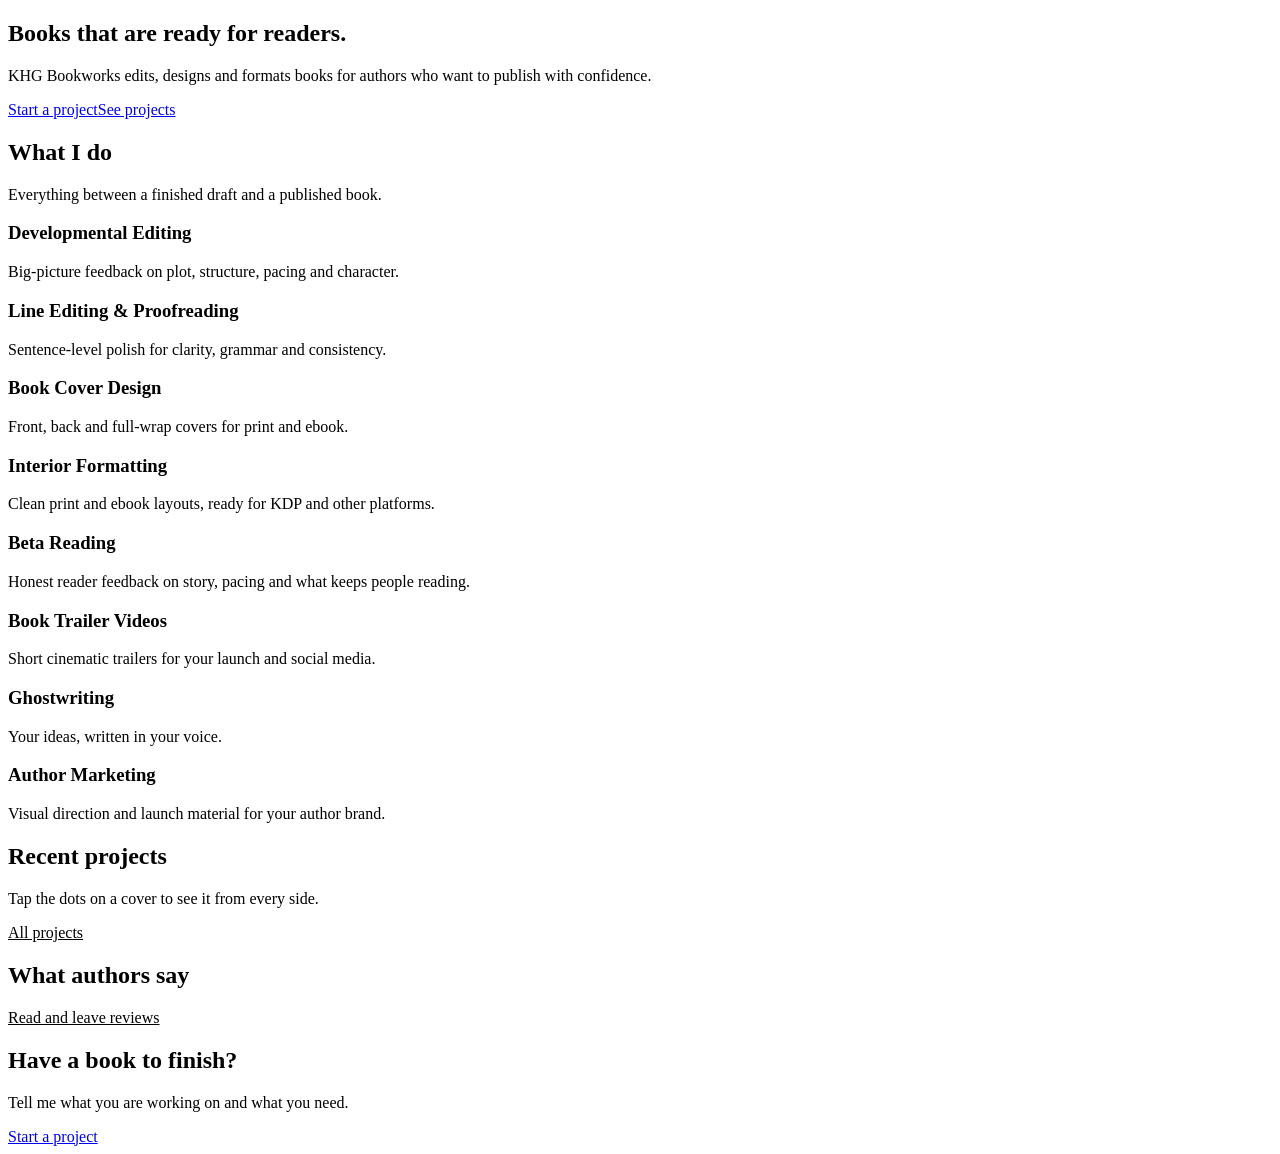
==== index.html @ a41dd289 "khgbookworks" ====
<!doctype html><html lang="en"><head><meta charset="utf-8"><meta name="viewport" content="width=device-width,initial-scale=1"><title>Book editing, cover design and formatting | KHG Bookworks</title><meta name="description" content="KHG Bookworks edits, designs and formats books for authors who want to publish with confidence."><meta name="theme-color" content="#0E1F45"><link rel="preconnect" href="https://fonts.googleapis.com"><link href="https://fonts.googleapis.com/css2?family=DM+Serif+Display&family=Manrope:wght@400;600;700;800&display=swap" rel="stylesheet"><link rel="stylesheet" href="css/style.css"><script src="js/config.js"></script><script src="js/main.js" defer></script></head><body data-page="index"><main id="main"><section class="hero"><div class="wrap hg"><div><h1>Books that are ready for readers.</h1><p class="lead">KHG Bookworks edits, designs and formats books for authors who want to publish with confidence.</p><div class="acts"><a class="btn" href="contact.html">Start a project</a><a class="btn ghost" href="projects.html">See projects</a></div></div><div class="shelf" id="hero" aria-hidden="true"></div></div></section>
<section><div class="wrap"><h2>What I do</h2><p class="lead">Everything between a finished draft and a published book.</p><div class="grid mt2"><div class="sv"><h3>Developmental Editing</h3><p>Big-picture feedback on plot, structure, pacing and character.</p></div><div class="sv"><h3>Line Editing & Proofreading</h3><p>Sentence-level polish for clarity, grammar and consistency.</p></div><div class="sv"><h3>Book Cover Design</h3><p>Front, back and full-wrap covers for print and ebook.</p></div><div class="sv"><h3>Interior Formatting</h3><p>Clean print and ebook layouts, ready for KDP and other platforms.</p></div><div class="sv"><h3>Beta Reading</h3><p>Honest reader feedback on story, pacing and what keeps people reading.</p></div><div class="sv"><h3>Book Trailer Videos</h3><p>Short cinematic trailers for your launch and social media.</p></div><div class="sv"><h3>Ghostwriting</h3><p>Your ideas, written in your voice.</p></div><div class="sv"><h3>Author Marketing</h3><p>Visual direction and launch material for your author brand.</p></div></div></div></section>
<section class="alt"><div class="wrap"><h2>Recent projects</h2><p class="lead">Tap the dots on a cover to see it from every side.</p><div class="grid mt2" id="feat"></div><p class="mt2"><a class="btn ghost" style="color:var(--navy)" href="projects.html">All projects</a></p></div></section>
<section><div class="wrap"><h2>What authors say</h2><div class="grid mt2" id="revfeat"></div><p class="mt2"><a class="btn ghost" style="color:var(--navy)" href="reviews.html">Read and leave reviews</a></p></div></section><section class="cta"><div class="wrap"><h2>Have a book to finish?</h2><p class="lead">Tell me what you are working on and what you need.</p><a class="btn" href="contact.html">Start a project</a></div></section></main></body></html>
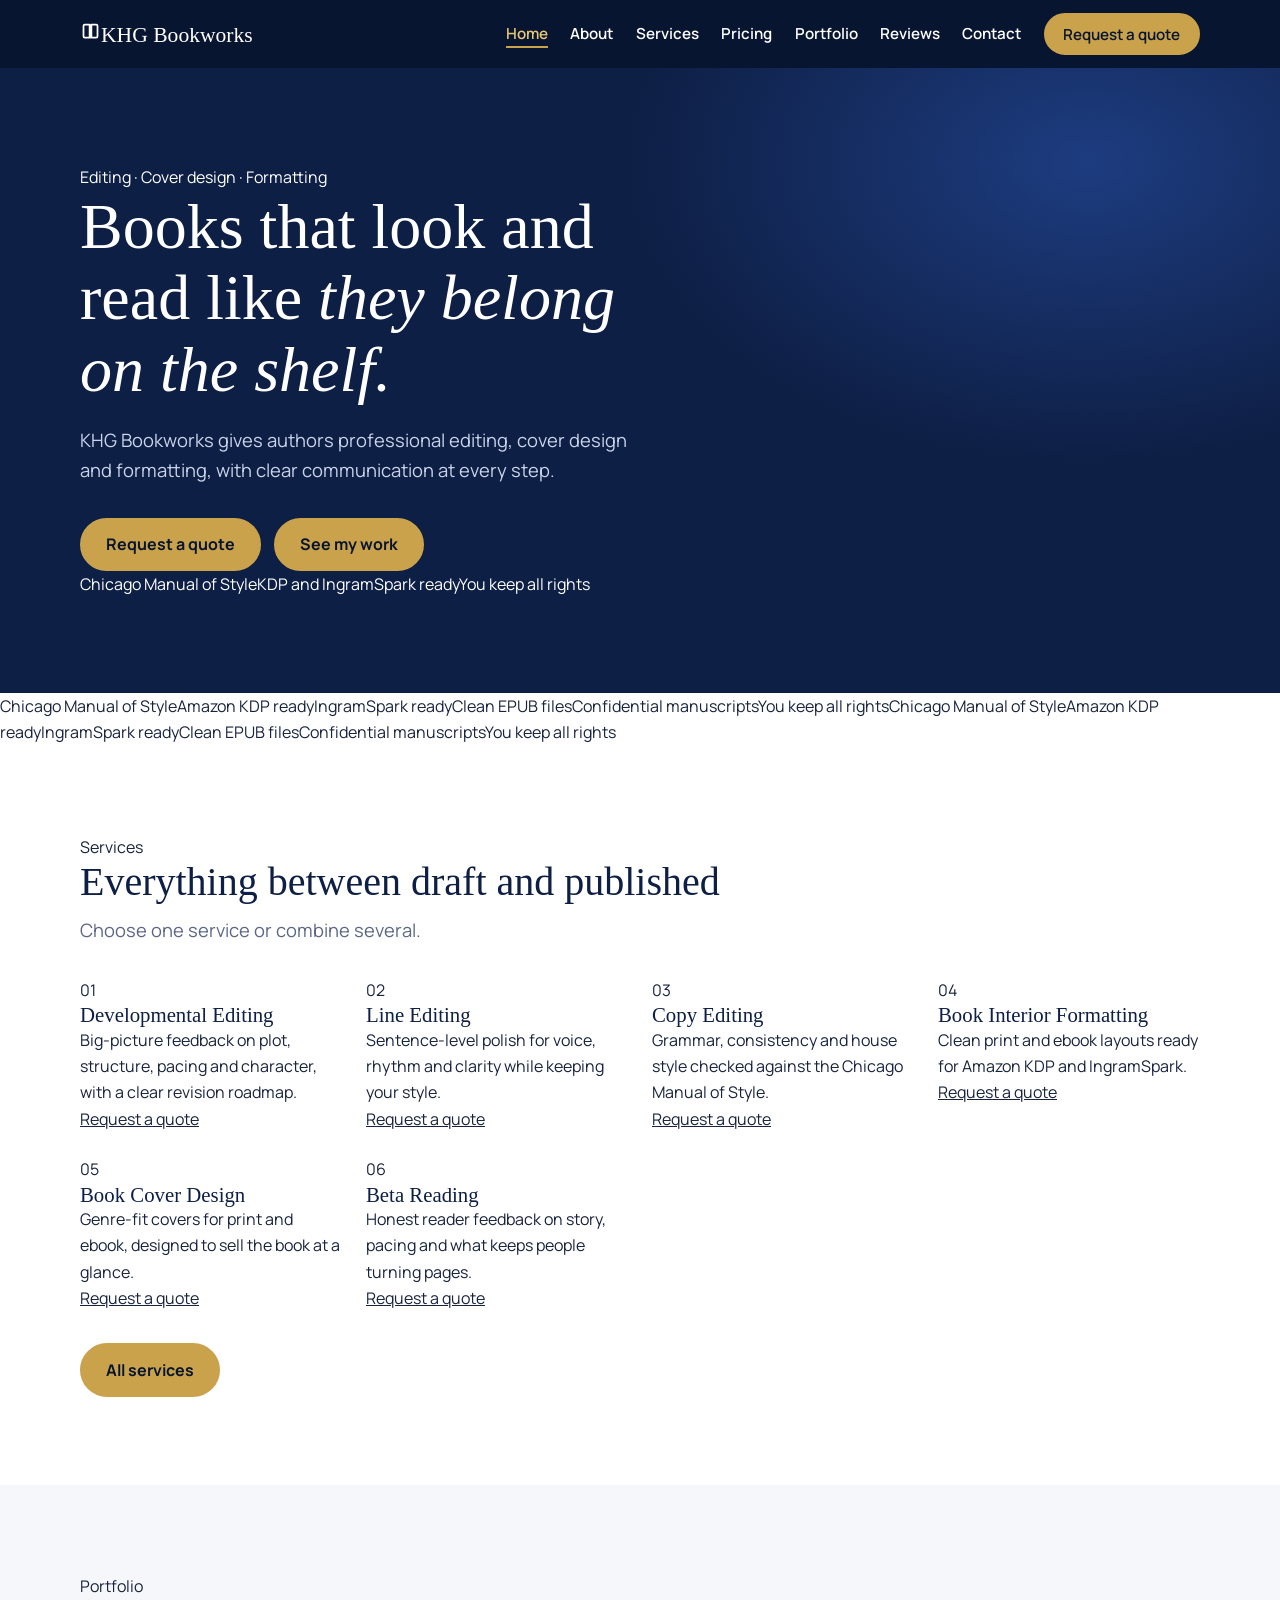
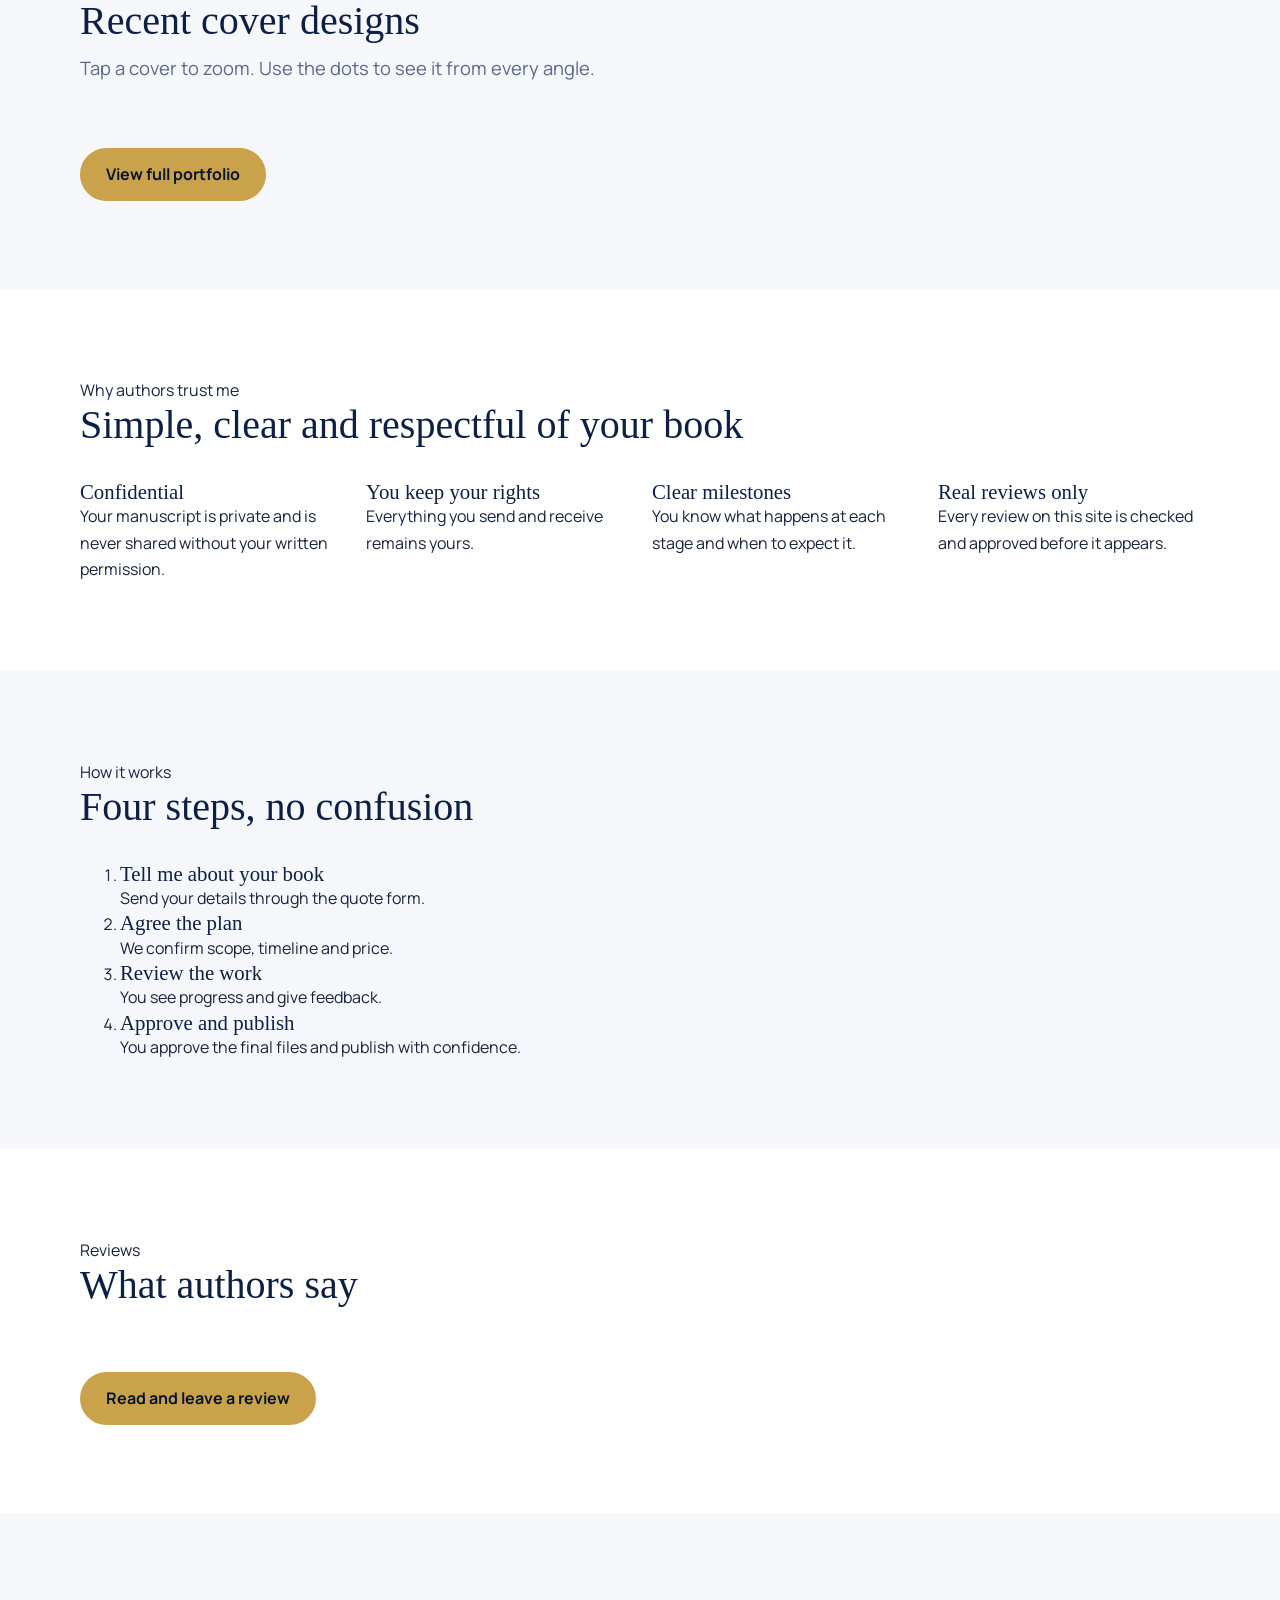
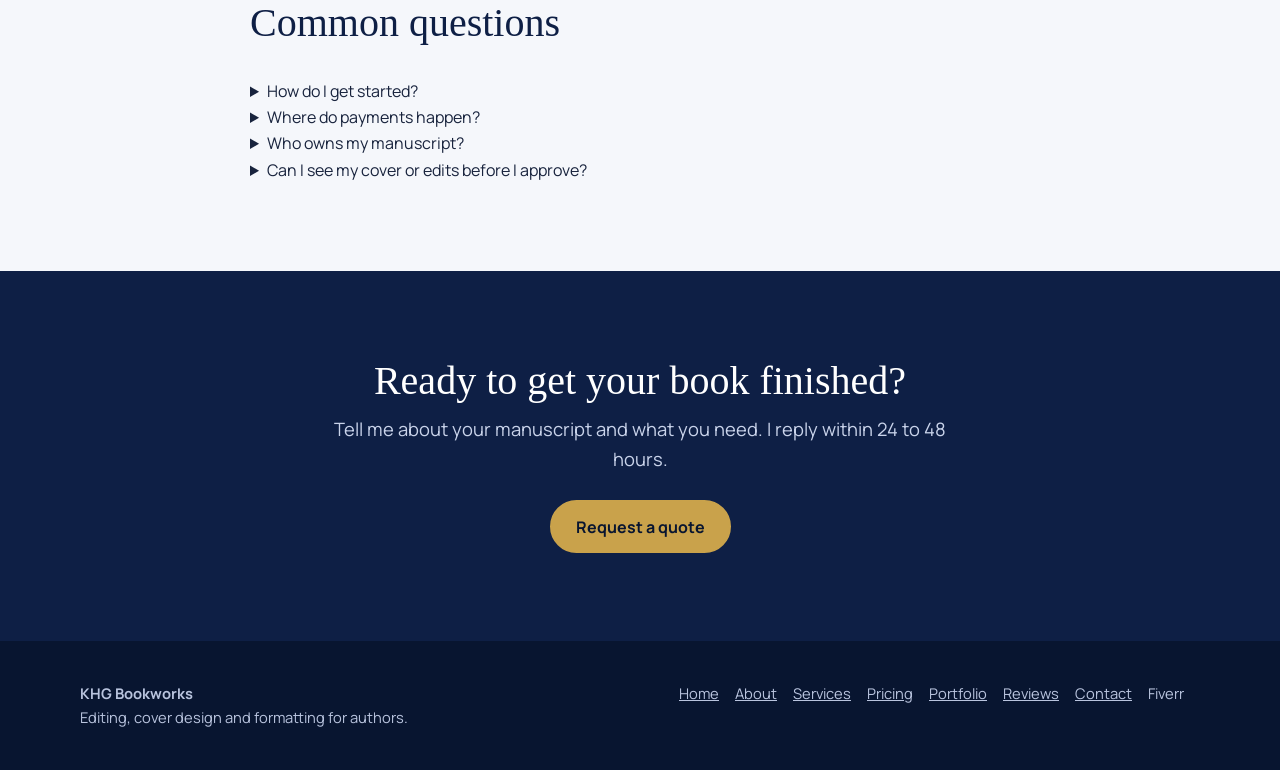
==== commit e0a5dfcf: "khgbookworksv2" ====
--- a/index.html
+++ b/index.html
@@ -1,4 +1,8 @@
-<!doctype html><html lang="en"><head><meta charset="utf-8"><meta name="viewport" content="width=device-width,initial-scale=1"><title>Book editing, cover design and formatting | KHG Bookworks</title><meta name="description" content="KHG Bookworks edits, designs and formats books for authors who want to publish with confidence."><meta name="theme-color" content="#0E1F45"><link rel="preconnect" href="https://fonts.googleapis.com"><link href="https://fonts.googleapis.com/css2?family=DM+Serif+Display&family=Manrope:wght@400;600;700;800&display=swap" rel="stylesheet"><link rel="stylesheet" href="css/style.css"><script src="js/config.js"></script><script src="js/main.js" defer></script></head><body data-page="index"><main id="main"><section class="hero"><div class="wrap hg"><div><h1>Books that are ready for readers.</h1><p class="lead">KHG Bookworks edits, designs and formats books for authors who want to publish with confidence.</p><div class="acts"><a class="btn" href="contact.html">Start a project</a><a class="btn ghost" href="projects.html">See projects</a></div></div><div class="shelf" id="hero" aria-hidden="true"></div></div></section>
-<section><div class="wrap"><h2>What I do</h2><p class="lead">Everything between a finished draft and a published book.</p><div class="grid mt2"><div class="sv"><h3>Developmental Editing</h3><p>Big-picture feedback on plot, structure, pacing and character.</p></div><div class="sv"><h3>Line Editing & Proofreading</h3><p>Sentence-level polish for clarity, grammar and consistency.</p></div><div class="sv"><h3>Book Cover Design</h3><p>Front, back and full-wrap covers for print and ebook.</p></div><div class="sv"><h3>Interior Formatting</h3><p>Clean print and ebook layouts, ready for KDP and other platforms.</p></div><div class="sv"><h3>Beta Reading</h3><p>Honest reader feedback on story, pacing and what keeps people reading.</p></div><div class="sv"><h3>Book Trailer Videos</h3><p>Short cinematic trailers for your launch and social media.</p></div><div class="sv"><h3>Ghostwriting</h3><p>Your ideas, written in your voice.</p></div><div class="sv"><h3>Author Marketing</h3><p>Visual direction and launch material for your author brand.</p></div></div></div></section>
-<section class="alt"><div class="wrap"><h2>Recent projects</h2><p class="lead">Tap the dots on a cover to see it from every side.</p><div class="grid mt2" id="feat"></div><p class="mt2"><a class="btn ghost" style="color:var(--navy)" href="projects.html">All projects</a></p></div></section>
-<section><div class="wrap"><h2>What authors say</h2><div class="grid mt2" id="revfeat"></div><p class="mt2"><a class="btn ghost" style="color:var(--navy)" href="reviews.html">Read and leave reviews</a></p></div></section><section class="cta"><div class="wrap"><h2>Have a book to finish?</h2><p class="lead">Tell me what you are working on and what you need.</p><a class="btn" href="contact.html">Start a project</a></div></section></main></body></html>+<!doctype html><html lang="en"><head><meta charset="utf-8"><meta name="viewport" content="width=device-width,initial-scale=1"><title>KHG Bookworks | Book editing, cover design and formatting</title><meta name="description" content="Professional book editing, cover design and interior formatting for authors who want to publish with confidence."><meta name="theme-color" content="#1746D1"><link rel="preconnect" href="https://fonts.googleapis.com"><link href="https://fonts.googleapis.com/css2?family=Fraunces:wght@500;700&family=Manrope:wght@400;600;700;800&display=swap" rel="stylesheet"><link rel="stylesheet" href="css/style.css"><script src="js/config.js"></script><script src="js/main.js" defer></script></head><body><div id="pb"></div><a class="skip" href="#main">Skip to content</a><header class="hd"><div class="wrap bar"><a class="logo" href="index.html"><i><svg viewBox="0 0 24 24" width="21" height="21" fill="none" stroke="#fff" stroke-width="2" stroke-linecap="round" stroke-linejoin="round"><path d="M4 5.5C4 4.7 4.7 4 5.5 4H11v15H5.5A1.5 1.5 0 0 1 4 17.5zM20 5.5c0-.8-.7-1.5-1.5-1.5H13v15h5.5c.8 0 1.5-.7 1.5-1.5z"/></svg></i>KHG Bookworks</a><button class="mt" aria-label="Menu" aria-expanded="false">&#9776;</button><nav><a href="index.html" aria-current="page">Home</a><a href="about.html">About</a><a href="services.html">Services</a><a href="pricing.html">Pricing</a><a href="portfolio.html">Portfolio</a><a href="reviews.html">Reviews</a><a href="contact.html">Contact</a><a class="btn" href="contact.html">Request a quote</a></nav></div></header><main id="main"><section class="hero"><div class="wrap hg"><div data-r><span class="eb">Editing · Cover design · Formatting</span><h1>Books that look and read like <em>they belong on the shelf.</em></h1><p class="lead">KHG Bookworks gives authors professional editing, cover design and formatting, with clear communication at every step.</p><div class="acts"><a class="btn" href="contact.html">Request a quote</a><a class="btn o" href="portfolio.html">See my work</a></div><div class="chips2"><span>Chicago Manual of Style</span><span>KDP and IngramSpark ready</span><span>You keep all rights</span></div></div><div class="fan" aria-hidden="true"><img src="assets/covers/house-of-blackthorn.jpg" alt=""><img src="assets/covers/silk-and-shadows.jpg" alt=""><img src="assets/covers/beneath-pale-waters.jpg" alt=""></div></div></section>
+<div class="mq" aria-hidden="true"><div><span>Chicago Manual of Style</span><span>Amazon KDP ready</span><span>IngramSpark ready</span><span>Clean EPUB files</span><span>Confidential manuscripts</span><span>You keep all rights</span><span>Chicago Manual of Style</span><span>Amazon KDP ready</span><span>IngramSpark ready</span><span>Clean EPUB files</span><span>Confidential manuscripts</span><span>You keep all rights</span></div></div>
+<section><div class="wrap"><div class="c" data-r><span class="eb">Services</span><h2>Everything between draft and published</h2><p class="lead">Choose one service or combine several.</p></div><div class="grid sg mt2"><div class="card"><span class="n">01</span><h3>Developmental Editing</h3><p>Big-picture feedback on plot, structure, pacing and character, with a clear revision roadmap.</p><a class="lnk" href="contact.html?service=Developmental%20Editing">Request a quote</a></div><div class="card"><span class="n">02</span><h3>Line Editing</h3><p>Sentence-level polish for voice, rhythm and clarity while keeping your style.</p><a class="lnk" href="contact.html?service=Line%20Editing">Request a quote</a></div><div class="card"><span class="n">03</span><h3>Copy Editing</h3><p>Grammar, consistency and house style checked against the Chicago Manual of Style.</p><a class="lnk" href="contact.html?service=Copy%20Editing">Request a quote</a></div><div class="card"><span class="n">04</span><h3>Book Interior Formatting</h3><p>Clean print and ebook layouts ready for Amazon KDP and IngramSpark.</p><a class="lnk" href="contact.html?service=Book%20Interior%20Formatting">Request a quote</a></div><div class="card"><span class="n">05</span><h3>Book Cover Design</h3><p>Genre-fit covers for print and ebook, designed to sell the book at a glance.</p><a class="lnk" href="contact.html?service=Book%20Cover%20Design">Request a quote</a></div><div class="card"><span class="n">06</span><h3>Beta Reading</h3><p>Honest reader feedback on story, pacing and what keeps people turning pages.</p><a class="lnk" href="contact.html?service=Beta%20Reading">Request a quote</a></div></div><p class="c mt2"><a class="btn o" href="services.html">All services</a></p></div></section>
+<section class="alt"><div class="wrap"><div class="c" data-r><span class="eb">Portfolio</span><h2>Recent cover designs</h2><p class="lead">Tap a cover to zoom. Use the dots to see it from every angle.</p></div><div class="grid sg mt2" id="feat"></div><p class="c mt2"><a class="btn" href="portfolio.html">View full portfolio</a></p></div></section>
+<section><div class="wrap"><div class="c" data-r><span class="eb">Why authors trust me</span><h2>Simple, clear and respectful of your book</h2></div><div class="grid sg mt2"><div class="card"><h3>Confidential</h3><p>Your manuscript is private and is never shared without your written permission.</p></div><div class="card"><h3>You keep your rights</h3><p>Everything you send and receive remains yours.</p></div><div class="card"><h3>Clear milestones</h3><p>You know what happens at each stage and when to expect it.</p></div><div class="card"><h3>Real reviews only</h3><p>Every review on this site is checked and approved before it appears.</p></div></div></div></section>
+<section class="alt"><div class="wrap"><div class="c" data-r><span class="eb">How it works</span><h2>Four steps, no confusion</h2></div><ol class="tl sg mt2"><li><h3>Tell me about your book</h3><p>Send your details through the quote form.</p></li><li><h3>Agree the plan</h3><p>We confirm scope, timeline and price.</p></li><li><h3>Review the work</h3><p>You see progress and give feedback.</p></li><li><h3>Approve and publish</h3><p>You approve the final files and publish with confidence.</p></li></ol></div></section>
+<section><div class="wrap"><div class="c" data-r><span class="eb">Reviews</span><h2>What authors say</h2></div><div class="grid sg mt2" id="revfeat"></div><p class="c mt2"><a class="btn o" href="reviews.html">Read and leave a review</a></p></div></section>
+<section class="alt"><div class="wrap" style="max-width:780px"><div class="c" data-r><h2>Common questions</h2></div><div class="mt2" data-r><details><summary>How do I get started?</summary><p>Send a quote request with your book details. I reply within 24 to 48 hours with next steps.</p></details><details><summary>Where do payments happen?</summary><p>Orders and payments stay on Fiverr, so you are covered by its protections.</p></details><details><summary>Who owns my manuscript?</summary><p>You do. Your manuscript and files remain yours at every stage.</p></details><details><summary>Can I see my cover or edits before I approve?</summary><p>Yes. You review the work and give feedback before anything is finalised.</p></details></div></div></section><section class="cta"><div class="wrap" data-r><h2>Ready to get your book finished?</h2><p class="lead">Tell me about your manuscript and what you need. I reply within 24 to 48 hours.</p><a class="btn w" href="contact.html">Request a quote</a></div></section></main><footer class="ft"><div class="wrap"><div><b>KHG Bookworks</b><br>Editing, cover design and formatting for authors.<br><a data-mail style="margin:0"></a></div><div><a href="index.html" aria-current="page">Home</a><a href="about.html">About</a><a href="services.html">Services</a><a href="pricing.html">Pricing</a><a href="portfolio.html">Portfolio</a><a href="reviews.html">Reviews</a><a href="contact.html">Contact</a><a data-fv>Fiverr</a></div></div></footer></body></html>
--- a/css/style.css
+++ b/css/style.css
@@ -0,0 +1,62 @@
+:root{--navy:#0E1F45;--navy2:#081530;--gold:#C9A24B;--gold2:#E6C877;--ink:#18233d;--mute:#5b6784;--bg:#F5F7FB;--r:14px}
+*{box-sizing:border-box;margin:0}html{scroll-behavior:smooth}
+body{font:16px/1.65 Manrope,system-ui,sans-serif;color:var(--ink);background:#fff;-webkit-font-smoothing:antialiased}
+h1,h2,h3{font-family:'DM Serif Display',Georgia,serif;font-weight:400;line-height:1.12;color:var(--navy)}
+h1{font-size:clamp(2.3rem,6vw,4rem)}h2{font-size:clamp(1.7rem,4vw,2.5rem);margin-bottom:.6rem}h3{font-size:1.3rem}
+a{color:inherit}img{max-width:100%;display:block}
+.wrap{width:min(1120px,92%);margin:auto}section{padding:clamp(3rem,8vw,5.5rem) 0}.alt{background:var(--bg)}
+.lead{font-size:1.15rem;color:var(--mute);max-width:56ch}.mt2{margin-top:2rem}
+.btn{display:inline-block;padding:.85rem 1.5rem;border-radius:99px;font:700 1rem Manrope,sans-serif;text-decoration:none;border:2px solid var(--gold);background:var(--gold);color:var(--navy2);cursor:pointer;transition:transform .2s,background .2s}
+.btn:hover{background:var(--gold2);transform:translateY(-2px)}.btn.ghost{background:transparent;color:inherit;border-color:currentColor}.btn:disabled{opacity:.6}
+:focus-visible{outline:3px solid var(--gold);outline-offset:3px}
+.skip{position:absolute;left:-999px}.skip:focus{left:1rem;top:1rem;background:#fff;padding:.5rem;z-index:50}
+.hd{position:sticky;top:0;z-index:20;background:var(--navy2);color:#fff}
+.bar{display:flex;align-items:center;justify-content:space-between;padding:.8rem 0}
+.logo{font:1.35rem 'DM Serif Display',serif;text-decoration:none}.logo span{color:var(--gold);margin-left:.3rem}
+.hd nav{display:flex;align-items:center;gap:1.4rem}.hd nav a{text-decoration:none;font-weight:600;font-size:.95rem;border-bottom:2px solid transparent}
+.hd nav a[aria-current]{border-color:var(--gold);color:var(--gold2)}.hd nav a.btn{padding:.55rem 1.1rem;color:var(--navy2);border:2px solid var(--gold)}
+.mt{display:none;background:none;border:0;color:#fff;font-size:1.7rem;cursor:pointer}
+@media(max-width:820px){.mt{display:block}.hd nav{display:none;position:absolute;left:0;right:0;top:100%;background:var(--navy2);flex-direction:column;align-items:stretch;padding:1rem 4% 1.4rem;gap:.3rem}.hd.open nav{display:flex}.hd nav a{padding:.7rem 0}.hd nav a.btn{text-align:center;margin-top:.5rem}}
+.hero{background:radial-gradient(60% 80% at 85% 15%,#1d3c80 0,transparent 60%),var(--navy);color:#fff;padding:clamp(3rem,9vw,6rem) 0;overflow:hidden}
+.hero h1{color:#fff}.hero .lead{color:#c9d3ea;margin:1.2rem 0 2rem}.hg{display:grid;grid-template-columns:1.1fr 1fr;gap:2rem;align-items:center}
+@media(max-width:820px){.hg{grid-template-columns:1fr}}
+.acts{display:flex;gap:.8rem;flex-wrap:wrap}.shelf{display:flex;justify-content:center;gap:1.6rem;min-height:290px;align-items:center}
+.pg{background:var(--navy);color:#fff;padding:3rem 0}.pg h1{color:#fff;font-size:clamp(2rem,5vw,3rem)}.pg p{color:#c9d3ea;margin-top:.6rem;max-width:60ch}
+.st{display:grid;place-items:center;perspective:900px;height:100%}
+.book{position:relative;width:130px;height:195px;transform-style:preserve-3d;animation:sw 6s ease-in-out infinite alternate}
+.shelf .st:nth-child(2) .book{animation-delay:-2s}.shelf .st:nth-child(3) .book{animation-delay:-4s}
+.book>div{position:absolute}.cv .book{width:150px;height:225px}
+.bf{inset:0;transform:translateZ(11px);background:var(--navy2);box-shadow:0 20px 40px #0006;border-radius:2px 4px 4px 2px;overflow:hidden}
+.bf img{width:100%;height:100%;object-fit:cover}.bf .gen{width:100%;height:100%;aspect-ratio:auto;box-shadow:none}
+.bk{inset:0;transform:rotateY(180deg) translateZ(11px);background:var(--navy2)}
+.bs{left:-11px;width:22px;top:0;bottom:0;transform:rotateY(-90deg);background:linear-gradient(var(--gold),#8f6a1f)}
+.bp{right:-11px;width:22px;top:2px;bottom:2px;transform:rotateY(90deg);background:repeating-linear-gradient(#fff 0 2px,#d9dde6 2px 3px)}
+@keyframes sw{from{transform:rotateY(-35deg) rotateX(4deg)}to{transform:rotateY(35deg) rotateX(-4deg)}}
+.gen{width:78%;aspect-ratio:2/3;background:linear-gradient(160deg,var(--gold2),var(--gold) 60%,#8f6a1f);color:var(--navy2);display:flex;flex-direction:column;justify-content:center;text-align:center;padding:1rem;font:1.15rem/1.2 'DM Serif Display',serif;border-radius:3px;box-shadow:0 18px 40px #0007}
+.gen small{font:600 .75rem Manrope,sans-serif;margin-top:.6rem}
+.grid{display:grid;gap:1.5rem;grid-template-columns:repeat(auto-fill,minmax(260px,1fr))}
+.pc{background:#fff;border-radius:var(--r);overflow:hidden;border:1px solid #e3e8f2;transition:transform .25s,box-shadow .25s}.pc:hover{transform:translateY(-4px);box-shadow:0 16px 40px #0e1f4522}
+.cv{position:relative;aspect-ratio:4/5;background:linear-gradient(160deg,var(--navy),#1d3c80);overflow:hidden}
+.vw{position:absolute;inset:0;opacity:0;transform:scale(1.06);transition:opacity .7s,transform .9s;display:grid;place-items:center;padding:8%}
+.vw.on{opacity:1;transform:none}.vw>img{max-height:100%;object-fit:contain;box-shadow:0 18px 40px #0007;border-radius:3px}.vw>img.wide{width:100%}
+.vw.on>img{animation:kb 5s ease-out both}@keyframes kb{from{transform:scale(1)}to{transform:scale(1.05)}}
+.lb{position:absolute;left:.8rem;top:.8rem;background:#0009;color:#fff;font-size:.78rem;padding:.25rem .7rem;border-radius:99px}
+.dots{position:absolute;bottom:.8rem;left:0;right:0;display:flex;justify-content:center;gap:.5rem}
+.dots button{position:relative;width:10px;height:10px;border-radius:50%;border:0;background:#fff7;cursor:pointer;padding:0;transition:.3s}.dots button::after{content:'';position:absolute;inset:-10px}.dots button.on{background:var(--gold);width:26px;border-radius:9px}
+.pb{padding:1.1rem 1.2rem 1.4rem}.tag{font-size:.78rem;font-weight:700;color:#8a6a1c;background:#f7efd9;padding:.15rem .6rem;border-radius:99px}.pb h3{margin-top:.6rem}.by{color:var(--mute);font-size:.9rem;margin:.2rem 0 .5rem}
+.chips{display:flex;gap:.5rem;flex-wrap:wrap;margin:1.5rem 0}.chips button{padding:.5rem 1rem;border-radius:99px;border:1.5px solid var(--navy);background:#fff;color:var(--navy);font:600 .9rem Manrope,sans-serif;cursor:pointer}.chips button.on{background:var(--navy);color:#fff}
+.sv{background:#fff;border-radius:var(--r);padding:1.4rem;border:1px solid #e3e8f2;border-left:4px solid var(--gold)}.sv p{color:var(--mute);margin-top:.4rem}
+.rv{background:#fff;border-radius:var(--r);padding:1.4rem;border:1px solid #e3e8f2}.rv .s{color:var(--gold);letter-spacing:2px}.rv blockquote{margin:.6rem 0 1rem}.rv figcaption{font-size:.9rem;color:var(--mute)}.rv b{color:var(--navy)}
+.empty{color:var(--mute);padding:1rem 0}
+.fm{display:grid;gap:1rem;max-width:640px}label{font-weight:600;display:grid;gap:.35rem}
+input,select,textarea{font:inherit;padding:.75rem .9rem;border:1.5px solid #cdd5e6;border-radius:10px;background:#fff;color:var(--ink);width:100%}input:focus,select:focus,textarea:focus{border-color:var(--gold);outline:none;box-shadow:0 0 0 3px #c9a24b44}
+.ck{display:flex;gap:.6rem;align-items:flex-start;font-weight:400}.ck input{width:auto;margin-top:.35rem}.hp{position:absolute;left:-9999px}
+.stars{display:flex;flex-direction:row-reverse;justify-content:flex-end}.stars input{position:absolute;opacity:0;width:1px}.stars label{font-size:2rem;color:#c9d0de;cursor:pointer;line-height:1;padding:0 .1rem}
+.stars input:checked~label,.stars label:hover,.stars label:hover~label{color:var(--gold)}.stars input:focus-visible+label{outline:3px solid var(--gold)}
+.note{padding:.8rem 1rem;border-radius:10px;background:#e8f3ea;color:#1c5a2c}.note:empty{display:none}.note.err{background:#fde9e9;color:#8a1f1f}
+.ab{display:grid;grid-template-columns:.8fr 1.2fr;gap:3rem;align-items:center}@media(max-width:820px){.ab{grid-template-columns:1fr}}
+.pf{background:linear-gradient(160deg,var(--navy),#1d3c80);border-radius:var(--r);border-bottom:6px solid var(--gold);padding-top:1.5rem;max-width:380px;margin:auto;width:100%}.pf img{width:100%;height:auto}.ab p+p{margin-top:1rem}
+ol.steps{list-style:none;counter-reset:s;display:grid;gap:1rem;grid-template-columns:repeat(auto-fit,minmax(210px,1fr));padding:0}ol.steps li{counter-increment:s;background:#fff;border-radius:var(--r);padding:1.2rem;border:1px solid #e3e8f2}ol.steps li::before{content:counter(s);display:grid;place-items:center;width:2rem;height:2rem;border-radius:50%;background:var(--gold);color:var(--navy2);font-weight:800;margin-bottom:.6rem}
+.cta{background:var(--navy);color:#fff;text-align:center}.cta h2{color:#fff}.cta .lead{margin:0 auto 1.6rem;color:#c9d3ea}
+.ft{background:var(--navy2);color:#b9c4de;padding:2.5rem 0;font-size:.92rem}.ft .wrap{display:flex;justify-content:space-between;gap:1rem;flex-wrap:wrap}.ft a{margin-right:1rem}
+@media(prefers-reduced-motion:reduce){*{animation:none!important;transition:none!important;scroll-behavior:auto!important}}
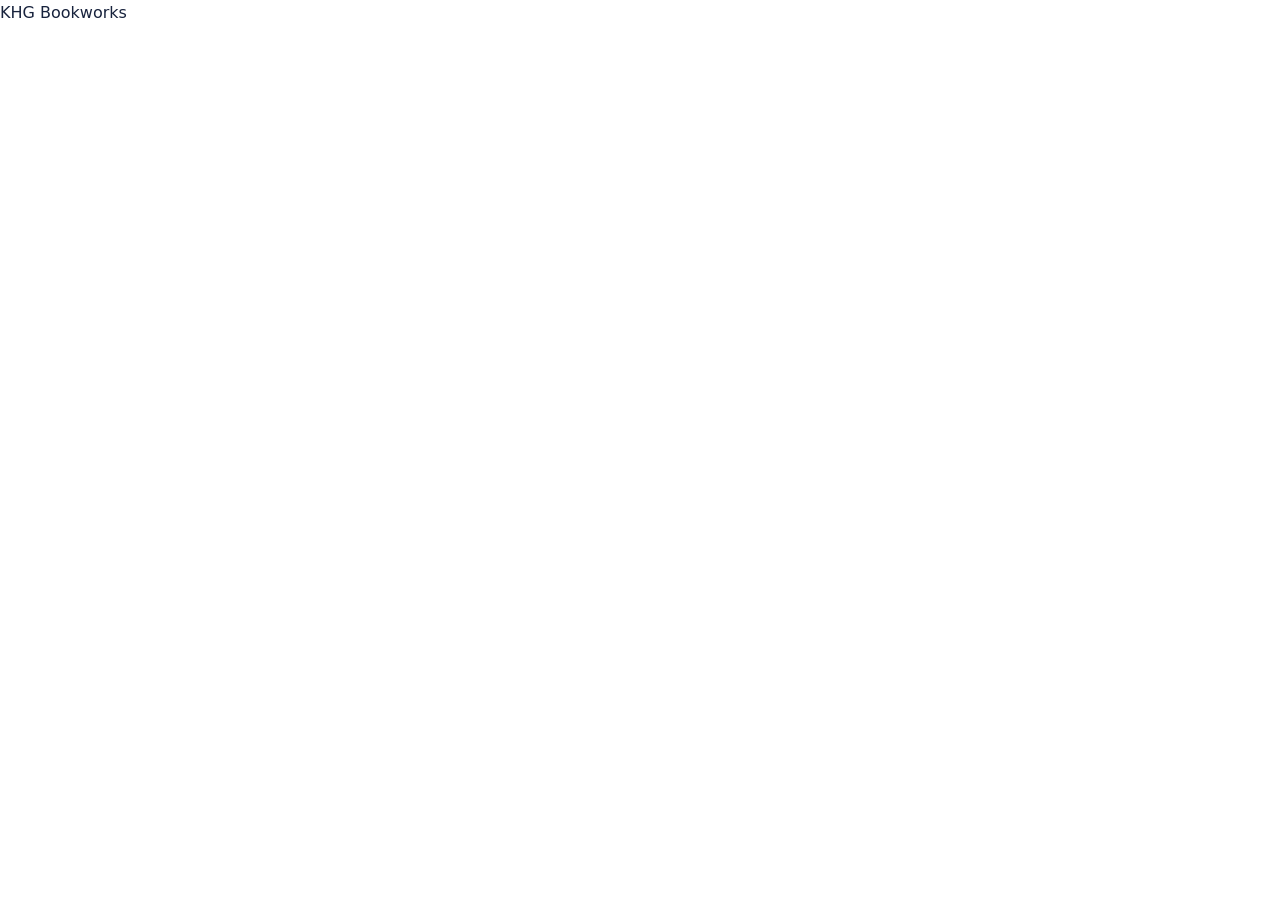
==== commit 4aaf34d8: "Rebuild KHG Bookworks website: index.html" ====
--- a/index.html
+++ b/index.html
@@ -1,8 +1,7 @@
-<!doctype html><html lang="en"><head><meta charset="utf-8"><meta name="viewport" content="width=device-width,initial-scale=1"><title>KHG Bookworks | Book editing, cover design and formatting</title><meta name="description" content="Professional book editing, cover design and interior formatting for authors who want to publish with confidence."><meta name="theme-color" content="#1746D1"><link rel="preconnect" href="https://fonts.googleapis.com"><link href="https://fonts.googleapis.com/css2?family=Fraunces:wght@500;700&family=Manrope:wght@400;600;700;800&display=swap" rel="stylesheet"><link rel="stylesheet" href="css/style.css"><script src="js/config.js"></script><script src="js/main.js" defer></script></head><body><div id="pb"></div><a class="skip" href="#main">Skip to content</a><header class="hd"><div class="wrap bar"><a class="logo" href="index.html"><i><svg viewBox="0 0 24 24" width="21" height="21" fill="none" stroke="#fff" stroke-width="2" stroke-linecap="round" stroke-linejoin="round"><path d="M4 5.5C4 4.7 4.7 4 5.5 4H11v15H5.5A1.5 1.5 0 0 1 4 17.5zM20 5.5c0-.8-.7-1.5-1.5-1.5H13v15h5.5c.8 0 1.5-.7 1.5-1.5z"/></svg></i>KHG Bookworks</a><button class="mt" aria-label="Menu" aria-expanded="false">&#9776;</button><nav><a href="index.html" aria-current="page">Home</a><a href="about.html">About</a><a href="services.html">Services</a><a href="pricing.html">Pricing</a><a href="portfolio.html">Portfolio</a><a href="reviews.html">Reviews</a><a href="contact.html">Contact</a><a class="btn" href="contact.html">Request a quote</a></nav></div></header><main id="main"><section class="hero"><div class="wrap hg"><div data-r><span class="eb">Editing · Cover design · Formatting</span><h1>Books that look and read like <em>they belong on the shelf.</em></h1><p class="lead">KHG Bookworks gives authors professional editing, cover design and formatting, with clear communication at every step.</p><div class="acts"><a class="btn" href="contact.html">Request a quote</a><a class="btn o" href="portfolio.html">See my work</a></div><div class="chips2"><span>Chicago Manual of Style</span><span>KDP and IngramSpark ready</span><span>You keep all rights</span></div></div><div class="fan" aria-hidden="true"><img src="assets/covers/house-of-blackthorn.jpg" alt=""><img src="assets/covers/silk-and-shadows.jpg" alt=""><img src="assets/covers/beneath-pale-waters.jpg" alt=""></div></div></section>
-<div class="mq" aria-hidden="true"><div><span>Chicago Manual of Style</span><span>Amazon KDP ready</span><span>IngramSpark ready</span><span>Clean EPUB files</span><span>Confidential manuscripts</span><span>You keep all rights</span><span>Chicago Manual of Style</span><span>Amazon KDP ready</span><span>IngramSpark ready</span><span>Clean EPUB files</span><span>Confidential manuscripts</span><span>You keep all rights</span></div></div>
-<section><div class="wrap"><div class="c" data-r><span class="eb">Services</span><h2>Everything between draft and published</h2><p class="lead">Choose one service or combine several.</p></div><div class="grid sg mt2"><div class="card"><span class="n">01</span><h3>Developmental Editing</h3><p>Big-picture feedback on plot, structure, pacing and character, with a clear revision roadmap.</p><a class="lnk" href="contact.html?service=Developmental%20Editing">Request a quote</a></div><div class="card"><span class="n">02</span><h3>Line Editing</h3><p>Sentence-level polish for voice, rhythm and clarity while keeping your style.</p><a class="lnk" href="contact.html?service=Line%20Editing">Request a quote</a></div><div class="card"><span class="n">03</span><h3>Copy Editing</h3><p>Grammar, consistency and house style checked against the Chicago Manual of Style.</p><a class="lnk" href="contact.html?service=Copy%20Editing">Request a quote</a></div><div class="card"><span class="n">04</span><h3>Book Interior Formatting</h3><p>Clean print and ebook layouts ready for Amazon KDP and IngramSpark.</p><a class="lnk" href="contact.html?service=Book%20Interior%20Formatting">Request a quote</a></div><div class="card"><span class="n">05</span><h3>Book Cover Design</h3><p>Genre-fit covers for print and ebook, designed to sell the book at a glance.</p><a class="lnk" href="contact.html?service=Book%20Cover%20Design">Request a quote</a></div><div class="card"><span class="n">06</span><h3>Beta Reading</h3><p>Honest reader feedback on story, pacing and what keeps people turning pages.</p><a class="lnk" href="contact.html?service=Beta%20Reading">Request a quote</a></div></div><p class="c mt2"><a class="btn o" href="services.html">All services</a></p></div></section>
-<section class="alt"><div class="wrap"><div class="c" data-r><span class="eb">Portfolio</span><h2>Recent cover designs</h2><p class="lead">Tap a cover to zoom. Use the dots to see it from every angle.</p></div><div class="grid sg mt2" id="feat"></div><p class="c mt2"><a class="btn" href="portfolio.html">View full portfolio</a></p></div></section>
-<section><div class="wrap"><div class="c" data-r><span class="eb">Why authors trust me</span><h2>Simple, clear and respectful of your book</h2></div><div class="grid sg mt2"><div class="card"><h3>Confidential</h3><p>Your manuscript is private and is never shared without your written permission.</p></div><div class="card"><h3>You keep your rights</h3><p>Everything you send and receive remains yours.</p></div><div class="card"><h3>Clear milestones</h3><p>You know what happens at each stage and when to expect it.</p></div><div class="card"><h3>Real reviews only</h3><p>Every review on this site is checked and approved before it appears.</p></div></div></div></section>
-<section class="alt"><div class="wrap"><div class="c" data-r><span class="eb">How it works</span><h2>Four steps, no confusion</h2></div><ol class="tl sg mt2"><li><h3>Tell me about your book</h3><p>Send your details through the quote form.</p></li><li><h3>Agree the plan</h3><p>We confirm scope, timeline and price.</p></li><li><h3>Review the work</h3><p>You see progress and give feedback.</p></li><li><h3>Approve and publish</h3><p>You approve the final files and publish with confidence.</p></li></ol></div></section>
-<section><div class="wrap"><div class="c" data-r><span class="eb">Reviews</span><h2>What authors say</h2></div><div class="grid sg mt2" id="revfeat"></div><p class="c mt2"><a class="btn o" href="reviews.html">Read and leave a review</a></p></div></section>
-<section class="alt"><div class="wrap" style="max-width:780px"><div class="c" data-r><h2>Common questions</h2></div><div class="mt2" data-r><details><summary>How do I get started?</summary><p>Send a quote request with your book details. I reply within 24 to 48 hours with next steps.</p></details><details><summary>Where do payments happen?</summary><p>Orders and payments stay on Fiverr, so you are covered by its protections.</p></details><details><summary>Who owns my manuscript?</summary><p>You do. Your manuscript and files remain yours at every stage.</p></details><details><summary>Can I see my cover or edits before I approve?</summary><p>Yes. You review the work and give feedback before anything is finalised.</p></details></div></div></section><section class="cta"><div class="wrap" data-r><h2>Ready to get your book finished?</h2><p class="lead">Tell me about your manuscript and what you need. I reply within 24 to 48 hours.</p><a class="btn w" href="contact.html">Request a quote</a></div></section></main><footer class="ft"><div class="wrap"><div><b>KHG Bookworks</b><br>Editing, cover design and formatting for authors.<br><a data-mail style="margin:0"></a></div><div><a href="index.html" aria-current="page">Home</a><a href="about.html">About</a><a href="services.html">Services</a><a href="pricing.html">Pricing</a><a href="portfolio.html">Portfolio</a><a href="reviews.html">Reviews</a><a href="contact.html">Contact</a><a data-fv>Fiverr</a></div></div></footer></body></html>+<!doctype html>
+<html lang="en"><head><meta charset="utf-8"><meta name="viewport" content="width=device-width,initial-scale=1">
+<title>Book Editing, Cover Design & Formatting | KHG Bookworks</title><meta name="description" content="Thoughtful editing, book design and formatting for authors preparing to publish.">
+<meta name="theme-color" content="#1746d1"><link rel="preconnect" href="https://fonts.googleapis.com"><link rel="preconnect" href="https://fonts.gstatic.com" crossorigin>
+<link href="https://fonts.googleapis.com/css2?family=DM+Sans:wght@400;500;600;700&family=Playfair+Display:wght@500;600;700&display=swap" rel="stylesheet">
+<link rel="stylesheet" href="css/style.css"><script src="js/config.js"></script><script defer src="js/main.js"></script></head>
+<body data-page="home"><a class="skip" href="#main">Skip to content</a><div id="site"><div class="loading">KHG Bookworks</div></div></body></html>
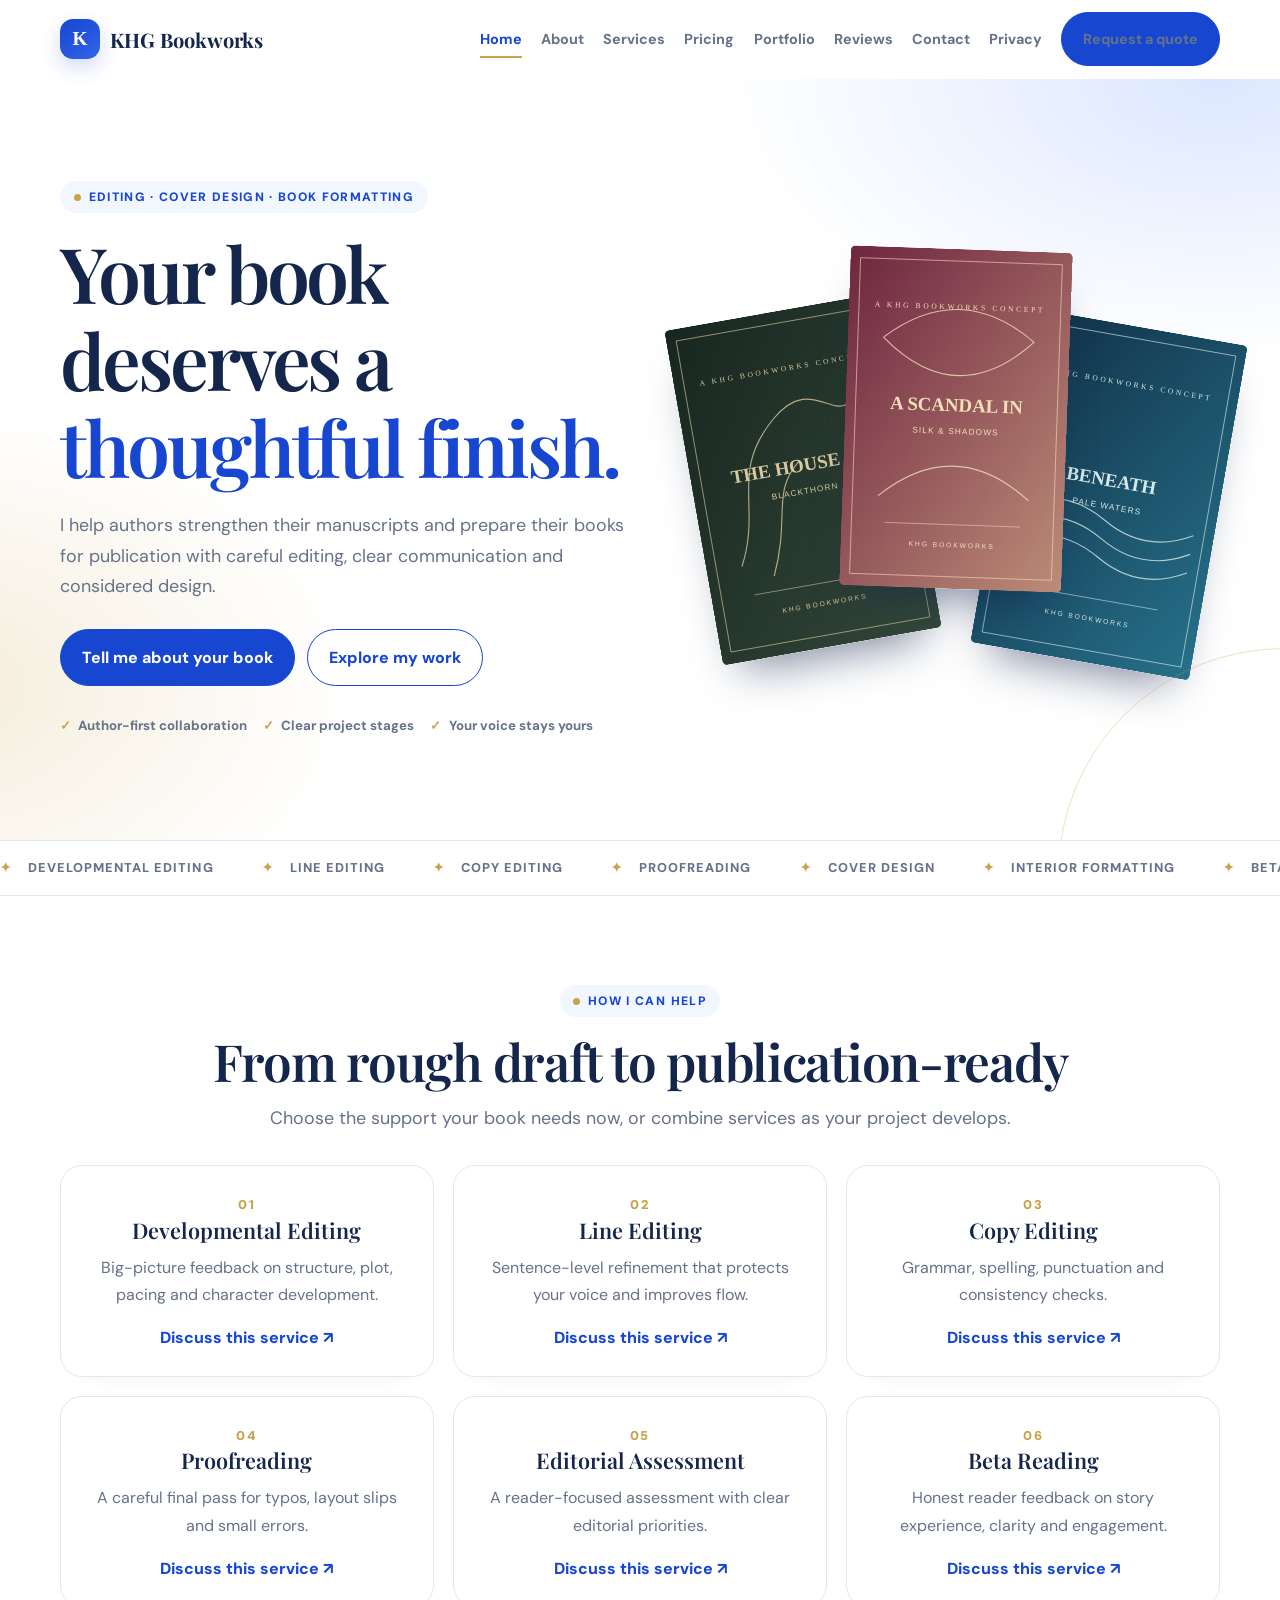
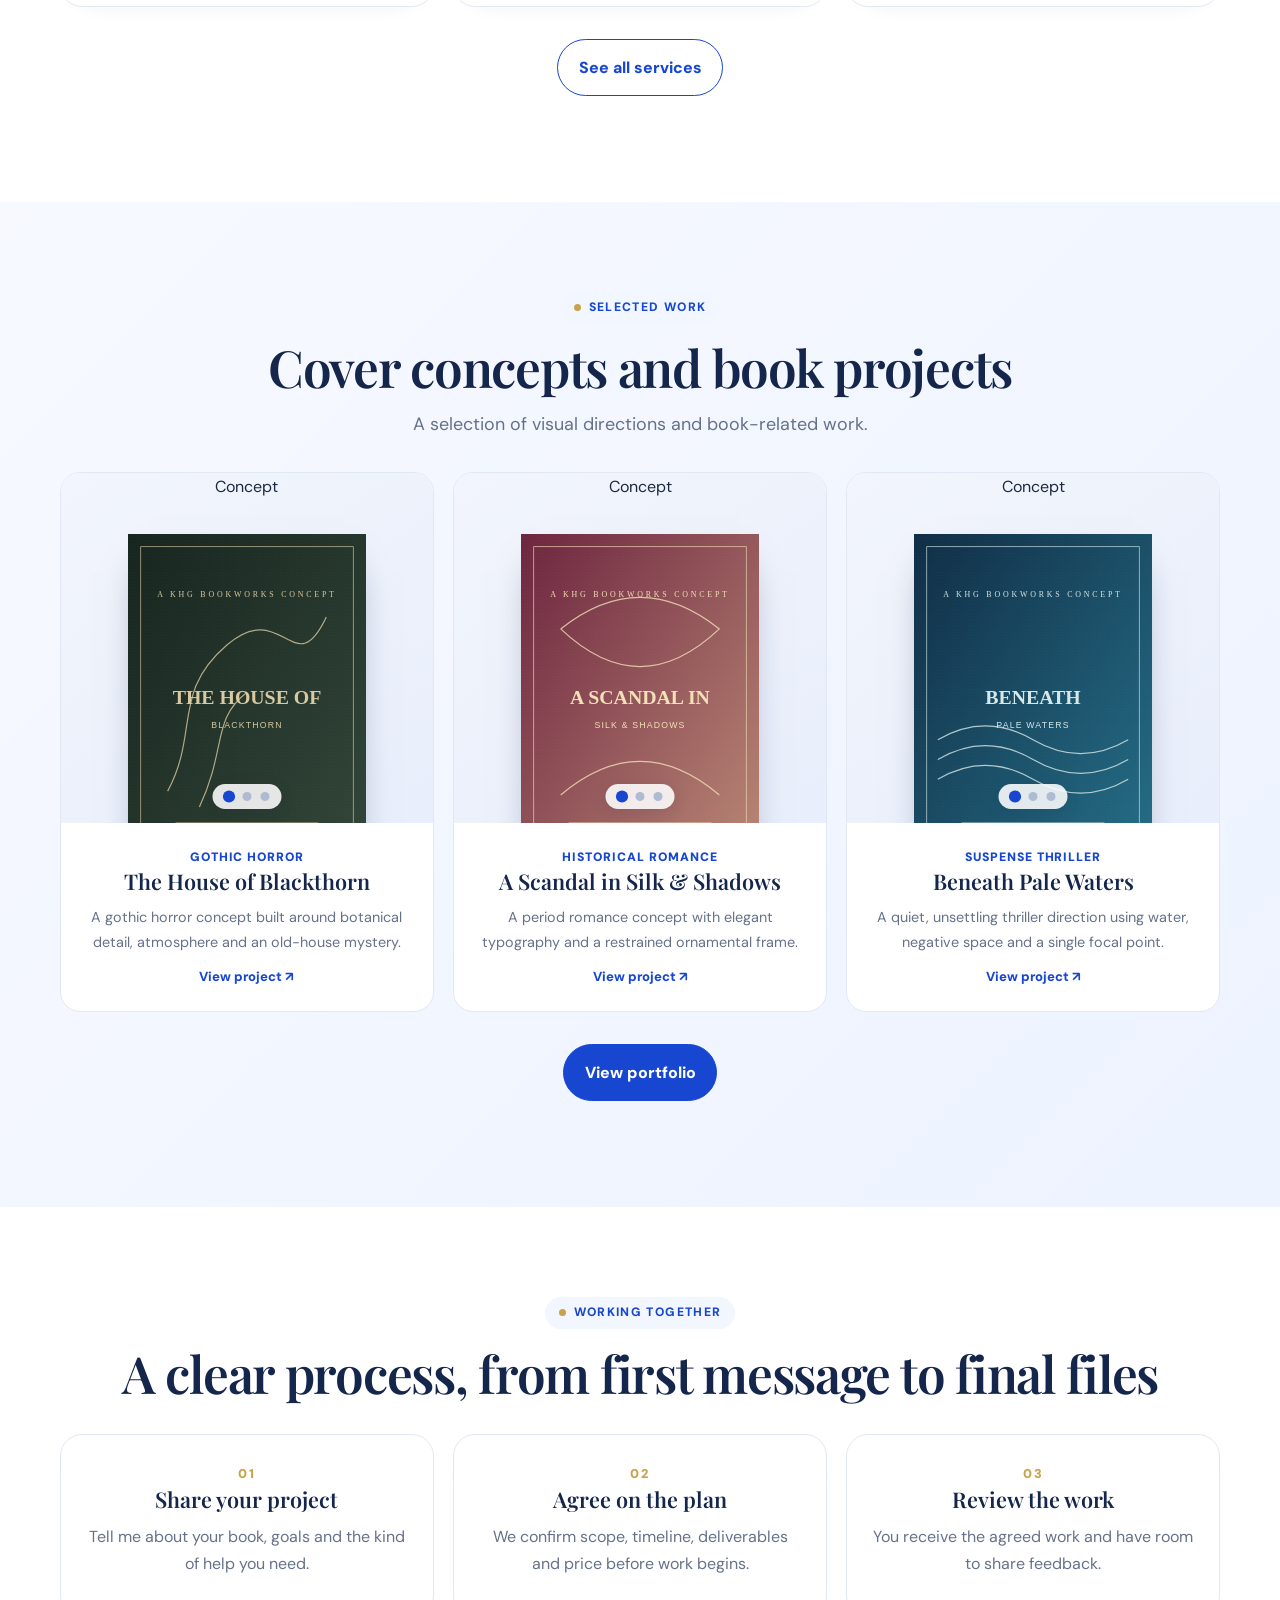
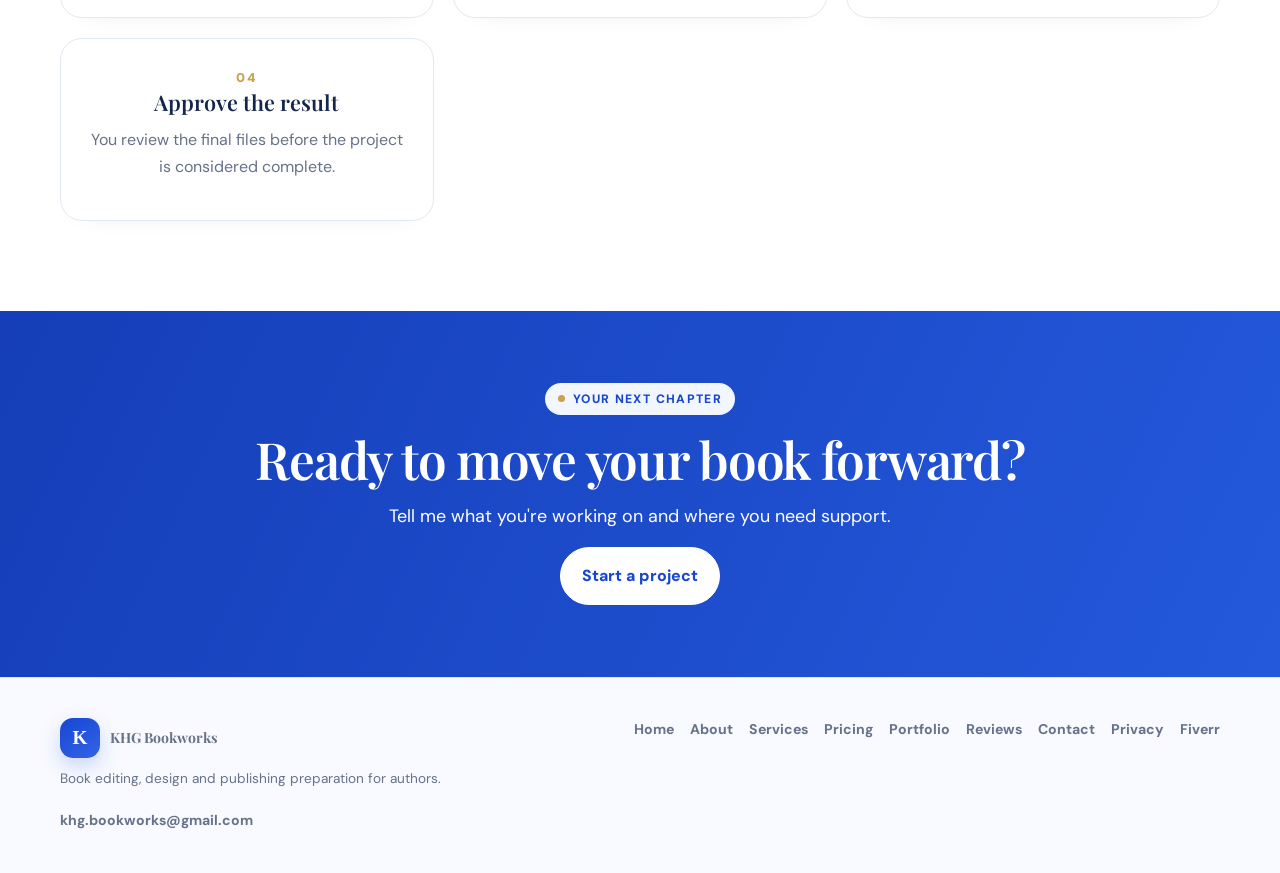
==== commit 29a6ba91: "Add canonical and social sharing metadata" ====
--- a/index.html
+++ b/index.html
@@ -1,6 +1,6 @@
 <!doctype html>
 <html lang="en"><head><meta charset="utf-8"><meta name="viewport" content="width=device-width,initial-scale=1">
-<title>Book Editing, Cover Design & Formatting | KHG Bookworks</title><meta name="description" content="Thoughtful editing, book design and formatting for authors preparing to publish.">
+<title>Book Editing, Cover Design & Formatting | KHG Bookworks</title><meta name="description" content="Thoughtful editing, book design and formatting for authors preparing to publish."><link rel="canonical" href="https://khgbookworks.github.io/KHG.BOOKWORKS/"><meta property="og:type" content="website"><meta property="og:title" content="Book Editing, Cover Design & Formatting | KHG Bookworks"><meta property="og:description" content="Thoughtful editing, book design and formatting for authors preparing to publish."><meta property="og:url" content="https://khgbookworks.github.io/KHG.BOOKWORKS/"><meta name="twitter:card" content="summary">
 <meta name="theme-color" content="#1746d1"><link rel="preconnect" href="https://fonts.googleapis.com"><link rel="preconnect" href="https://fonts.gstatic.com" crossorigin>
 <link href="https://fonts.googleapis.com/css2?family=DM+Sans:wght@400;500;600;700&family=Playfair+Display:wght@500;600;700&display=swap" rel="stylesheet">
 <link rel="stylesheet" href="css/style.css"><script src="js/config.js"></script><script defer src="js/main.js"></script></head>
--- a/css/style.css
+++ b/css/style.css
@@ -1,62 +1,73 @@
-:root{--navy:#0E1F45;--navy2:#081530;--gold:#C9A24B;--gold2:#E6C877;--ink:#18233d;--mute:#5b6784;--bg:#F5F7FB;--r:14px}
-*{box-sizing:border-box;margin:0}html{scroll-behavior:smooth}
-body{font:16px/1.65 Manrope,system-ui,sans-serif;color:var(--ink);background:#fff;-webkit-font-smoothing:antialiased}
-h1,h2,h3{font-family:'DM Serif Display',Georgia,serif;font-weight:400;line-height:1.12;color:var(--navy)}
-h1{font-size:clamp(2.3rem,6vw,4rem)}h2{font-size:clamp(1.7rem,4vw,2.5rem);margin-bottom:.6rem}h3{font-size:1.3rem}
-a{color:inherit}img{max-width:100%;display:block}
-.wrap{width:min(1120px,92%);margin:auto}section{padding:clamp(3rem,8vw,5.5rem) 0}.alt{background:var(--bg)}
-.lead{font-size:1.15rem;color:var(--mute);max-width:56ch}.mt2{margin-top:2rem}
-.btn{display:inline-block;padding:.85rem 1.5rem;border-radius:99px;font:700 1rem Manrope,sans-serif;text-decoration:none;border:2px solid var(--gold);background:var(--gold);color:var(--navy2);cursor:pointer;transition:transform .2s,background .2s}
-.btn:hover{background:var(--gold2);transform:translateY(-2px)}.btn.ghost{background:transparent;color:inherit;border-color:currentColor}.btn:disabled{opacity:.6}
-:focus-visible{outline:3px solid var(--gold);outline-offset:3px}
-.skip{position:absolute;left:-999px}.skip:focus{left:1rem;top:1rem;background:#fff;padding:.5rem;z-index:50}
-.hd{position:sticky;top:0;z-index:20;background:var(--navy2);color:#fff}
-.bar{display:flex;align-items:center;justify-content:space-between;padding:.8rem 0}
-.logo{font:1.35rem 'DM Serif Display',serif;text-decoration:none}.logo span{color:var(--gold);margin-left:.3rem}
-.hd nav{display:flex;align-items:center;gap:1.4rem}.hd nav a{text-decoration:none;font-weight:600;font-size:.95rem;border-bottom:2px solid transparent}
-.hd nav a[aria-current]{border-color:var(--gold);color:var(--gold2)}.hd nav a.btn{padding:.55rem 1.1rem;color:var(--navy2);border:2px solid var(--gold)}
-.mt{display:none;background:none;border:0;color:#fff;font-size:1.7rem;cursor:pointer}
-@media(max-width:820px){.mt{display:block}.hd nav{display:none;position:absolute;left:0;right:0;top:100%;background:var(--navy2);flex-direction:column;align-items:stretch;padding:1rem 4% 1.4rem;gap:.3rem}.hd.open nav{display:flex}.hd nav a{padding:.7rem 0}.hd nav a.btn{text-align:center;margin-top:.5rem}}
-.hero{background:radial-gradient(60% 80% at 85% 15%,#1d3c80 0,transparent 60%),var(--navy);color:#fff;padding:clamp(3rem,9vw,6rem) 0;overflow:hidden}
-.hero h1{color:#fff}.hero .lead{color:#c9d3ea;margin:1.2rem 0 2rem}.hg{display:grid;grid-template-columns:1.1fr 1fr;gap:2rem;align-items:center}
-@media(max-width:820px){.hg{grid-template-columns:1fr}}
-.acts{display:flex;gap:.8rem;flex-wrap:wrap}.shelf{display:flex;justify-content:center;gap:1.6rem;min-height:290px;align-items:center}
-.pg{background:var(--navy);color:#fff;padding:3rem 0}.pg h1{color:#fff;font-size:clamp(2rem,5vw,3rem)}.pg p{color:#c9d3ea;margin-top:.6rem;max-width:60ch}
-.st{display:grid;place-items:center;perspective:900px;height:100%}
-.book{position:relative;width:130px;height:195px;transform-style:preserve-3d;animation:sw 6s ease-in-out infinite alternate}
-.shelf .st:nth-child(2) .book{animation-delay:-2s}.shelf .st:nth-child(3) .book{animation-delay:-4s}
-.book>div{position:absolute}.cv .book{width:150px;height:225px}
-.bf{inset:0;transform:translateZ(11px);background:var(--navy2);box-shadow:0 20px 40px #0006;border-radius:2px 4px 4px 2px;overflow:hidden}
-.bf img{width:100%;height:100%;object-fit:cover}.bf .gen{width:100%;height:100%;aspect-ratio:auto;box-shadow:none}
-.bk{inset:0;transform:rotateY(180deg) translateZ(11px);background:var(--navy2)}
-.bs{left:-11px;width:22px;top:0;bottom:0;transform:rotateY(-90deg);background:linear-gradient(var(--gold),#8f6a1f)}
-.bp{right:-11px;width:22px;top:2px;bottom:2px;transform:rotateY(90deg);background:repeating-linear-gradient(#fff 0 2px,#d9dde6 2px 3px)}
-@keyframes sw{from{transform:rotateY(-35deg) rotateX(4deg)}to{transform:rotateY(35deg) rotateX(-4deg)}}
-.gen{width:78%;aspect-ratio:2/3;background:linear-gradient(160deg,var(--gold2),var(--gold) 60%,#8f6a1f);color:var(--navy2);display:flex;flex-direction:column;justify-content:center;text-align:center;padding:1rem;font:1.15rem/1.2 'DM Serif Display',serif;border-radius:3px;box-shadow:0 18px 40px #0007}
-.gen small{font:600 .75rem Manrope,sans-serif;margin-top:.6rem}
-.grid{display:grid;gap:1.5rem;grid-template-columns:repeat(auto-fill,minmax(260px,1fr))}
-.pc{background:#fff;border-radius:var(--r);overflow:hidden;border:1px solid #e3e8f2;transition:transform .25s,box-shadow .25s}.pc:hover{transform:translateY(-4px);box-shadow:0 16px 40px #0e1f4522}
-.cv{position:relative;aspect-ratio:4/5;background:linear-gradient(160deg,var(--navy),#1d3c80);overflow:hidden}
-.vw{position:absolute;inset:0;opacity:0;transform:scale(1.06);transition:opacity .7s,transform .9s;display:grid;place-items:center;padding:8%}
-.vw.on{opacity:1;transform:none}.vw>img{max-height:100%;object-fit:contain;box-shadow:0 18px 40px #0007;border-radius:3px}.vw>img.wide{width:100%}
-.vw.on>img{animation:kb 5s ease-out both}@keyframes kb{from{transform:scale(1)}to{transform:scale(1.05)}}
-.lb{position:absolute;left:.8rem;top:.8rem;background:#0009;color:#fff;font-size:.78rem;padding:.25rem .7rem;border-radius:99px}
-.dots{position:absolute;bottom:.8rem;left:0;right:0;display:flex;justify-content:center;gap:.5rem}
-.dots button{position:relative;width:10px;height:10px;border-radius:50%;border:0;background:#fff7;cursor:pointer;padding:0;transition:.3s}.dots button::after{content:'';position:absolute;inset:-10px}.dots button.on{background:var(--gold);width:26px;border-radius:9px}
-.pb{padding:1.1rem 1.2rem 1.4rem}.tag{font-size:.78rem;font-weight:700;color:#8a6a1c;background:#f7efd9;padding:.15rem .6rem;border-radius:99px}.pb h3{margin-top:.6rem}.by{color:var(--mute);font-size:.9rem;margin:.2rem 0 .5rem}
-.chips{display:flex;gap:.5rem;flex-wrap:wrap;margin:1.5rem 0}.chips button{padding:.5rem 1rem;border-radius:99px;border:1.5px solid var(--navy);background:#fff;color:var(--navy);font:600 .9rem Manrope,sans-serif;cursor:pointer}.chips button.on{background:var(--navy);color:#fff}
-.sv{background:#fff;border-radius:var(--r);padding:1.4rem;border:1px solid #e3e8f2;border-left:4px solid var(--gold)}.sv p{color:var(--mute);margin-top:.4rem}
-.rv{background:#fff;border-radius:var(--r);padding:1.4rem;border:1px solid #e3e8f2}.rv .s{color:var(--gold);letter-spacing:2px}.rv blockquote{margin:.6rem 0 1rem}.rv figcaption{font-size:.9rem;color:var(--mute)}.rv b{color:var(--navy)}
-.empty{color:var(--mute);padding:1rem 0}
-.fm{display:grid;gap:1rem;max-width:640px}label{font-weight:600;display:grid;gap:.35rem}
-input,select,textarea{font:inherit;padding:.75rem .9rem;border:1.5px solid #cdd5e6;border-radius:10px;background:#fff;color:var(--ink);width:100%}input:focus,select:focus,textarea:focus{border-color:var(--gold);outline:none;box-shadow:0 0 0 3px #c9a24b44}
-.ck{display:flex;gap:.6rem;align-items:flex-start;font-weight:400}.ck input{width:auto;margin-top:.35rem}.hp{position:absolute;left:-9999px}
-.stars{display:flex;flex-direction:row-reverse;justify-content:flex-end}.stars input{position:absolute;opacity:0;width:1px}.stars label{font-size:2rem;color:#c9d0de;cursor:pointer;line-height:1;padding:0 .1rem}
-.stars input:checked~label,.stars label:hover,.stars label:hover~label{color:var(--gold)}.stars input:focus-visible+label{outline:3px solid var(--gold)}
-.note{padding:.8rem 1rem;border-radius:10px;background:#e8f3ea;color:#1c5a2c}.note:empty{display:none}.note.err{background:#fde9e9;color:#8a1f1f}
-.ab{display:grid;grid-template-columns:.8fr 1.2fr;gap:3rem;align-items:center}@media(max-width:820px){.ab{grid-template-columns:1fr}}
-.pf{background:linear-gradient(160deg,var(--navy),#1d3c80);border-radius:var(--r);border-bottom:6px solid var(--gold);padding-top:1.5rem;max-width:380px;margin:auto;width:100%}.pf img{width:100%;height:auto}.ab p+p{margin-top:1rem}
-ol.steps{list-style:none;counter-reset:s;display:grid;gap:1rem;grid-template-columns:repeat(auto-fit,minmax(210px,1fr));padding:0}ol.steps li{counter-increment:s;background:#fff;border-radius:var(--r);padding:1.2rem;border:1px solid #e3e8f2}ol.steps li::before{content:counter(s);display:grid;place-items:center;width:2rem;height:2rem;border-radius:50%;background:var(--gold);color:var(--navy2);font-weight:800;margin-bottom:.6rem}
-.cta{background:var(--navy);color:#fff;text-align:center}.cta h2{color:#fff}.cta .lead{margin:0 auto 1.6rem;color:#c9d3ea}
-.ft{background:var(--navy2);color:#b9c4de;padding:2.5rem 0;font-size:.92rem}.ft .wrap{display:flex;justify-content:space-between;gap:1rem;flex-wrap:wrap}.ft a{margin-right:1rem}
-@media(prefers-reduced-motion:reduce){*{animation:none!important;transition:none!important;scroll-behavior:auto!important}}
+:root{--blue:#1746d1;--blue2:#3264e8;--navy:#14264b;--gold:#c9a24b;--ink:#1d2942;--muted:#66728a;--line:#e2e8f3;--pale:#f2f6ff;--white:#fff;--shadow:0 24px 60px -34px #10234b55;--radius:22px}
+*{box-sizing:border-box}html{scroll-behavior:smooth}body{margin:0;color:var(--ink);background:#fff;font:16px/1.7 "DM Sans",Arial,sans-serif;-webkit-font-smoothing:antialiased}a{color:inherit}img{max-width:100%;display:block}button,input,textarea,select{font:inherit}
+.wrap{width:min(1160px,92%);margin:auto}h1,h2,h3{font-family:"Playfair Display",Georgia,serif;color:var(--navy);line-height:1.13;margin:0 0 .75rem;font-weight:600}h1{font-size:clamp(2.65rem,6vw,5.25rem);letter-spacing:-.04em}h2{font-size:clamp(2rem,4vw,3.2rem);letter-spacing:-.025em}h3{font-size:1.35rem}p{margin:.5rem 0 1rem}.lead{font-size:1.12rem;color:var(--muted);max-width:62ch}.center{text-align:center}.center .lead{margin-inline:auto}
+.skip{position:absolute;left:-9999px;top:0;background:white;padding:.6rem;z-index:100}.skip:focus{left:1rem}.header{position:sticky;top:0;z-index:30;background:#ffffffed;backdrop-filter:blur(14px);border-bottom:1px solid transparent;transition:.25s}.header.scrolled{border-color:var(--line);box-shadow:0 8px 30px -22px #10234b88}.navrow{display:flex;align-items:center;justify-content:space-between;min-height:78px;gap:1rem}.brand{display:flex;align-items:center;gap:.65rem;text-decoration:none;font:700 1.25rem "Playfair Display",Georgia,serif;color:var(--navy)}.brandmark{width:40px;height:40px;border-radius:13px;display:grid;place-items:center;color:#fff;background:linear-gradient(145deg,var(--blue),var(--blue2));box-shadow:0 8px 20px #1746d133;font-family:Georgia,serif;font-size:1.2rem}.navlinks{display:flex;align-items:center;gap:1.2rem}.navlinks a{text-decoration:none;font-size:.9rem;font-weight:700;color:var(--muted);position:relative}.navlinks a:not(.btn):after{content:"";position:absolute;left:0;bottom:-7px;height:2px;width:100%;background:var(--gold);transform:scaleX(0);transform-origin:left;transition:.25s}.navlinks a:hover,.navlinks a[aria-current=page]{color:var(--blue)}.navlinks a:hover:after,.navlinks a[aria-current=page]:after{transform:scaleX(1)}.menu{display:none;border:0;background:none;color:var(--navy);font-size:1.7rem;cursor:pointer}
+.btn{display:inline-flex;align-items:center;justify-content:center;gap:.5rem;padding:.88rem 1.3rem;border:1px solid var(--blue);border-radius:999px;background:var(--blue);color:white;text-decoration:none;font-weight:800;cursor:pointer;transition:transform .25s,box-shadow .25s,background .25s}.btn:hover{transform:translateY(-3px);box-shadow:0 14px 28px -14px #1746d199;background:#103ab7}.btn.outline{background:#fff;color:var(--blue)}.btn.gold{background:var(--gold);border-color:var(--gold);color:#fff}.btn:disabled{opacity:.55;cursor:wait}
+:focus-visible{outline:3px solid #8eacff;outline-offset:3px}section{padding:clamp(3.5rem,7vw,6.2rem) 0}.soft{background:linear-gradient(135deg,#f7f9ff,#edf3ff)}.eyebrow{display:inline-flex;align-items:center;gap:.5rem;color:var(--blue);background:var(--pale);border-radius:99px;padding:.35rem .85rem;font-size:.76rem;font-weight:800;letter-spacing:.11em;text-transform:uppercase;margin-bottom:1rem}.eyebrow:before{content:"";width:7px;height:7px;background:var(--gold);border-radius:50%}
+.hero{position:relative;overflow:hidden;padding:clamp(4rem,8vw,7rem) 0;background:radial-gradient(700px 400px at 95% 0%,#dce7ff 0,transparent 70%),radial-gradient(600px 400px at -5% 80%,#f5eddb 0,transparent 70%),#fff}.hero:after{content:"";position:absolute;width:450px;height:450px;border:1px solid #c9a24b55;border-radius:50%;right:-230px;bottom:-260px}.heroGrid{display:grid;grid-template-columns:1.05fr .95fr;align-items:center;gap:3rem}.heroCopy{position:relative;z-index:1}.heroCopy h1 span{color:var(--blue)}.heroCopy .lead{margin:1.3rem 0 1.7rem}.actions{display:flex;gap:.8rem;flex-wrap:wrap}.trustline{display:flex;gap:1rem;flex-wrap:wrap;margin-top:1.8rem;color:var(--muted);font-size:.83rem;font-weight:700}.trustline span:before{content:"✓";color:var(--gold);font-weight:900;margin-right:.45rem}
+.coverFan{height:450px;position:relative;perspective:1200px}.coverFan img{position:absolute;width:42%;height:340px;object-fit:cover;border-radius:5px;box-shadow:0 28px 45px -20px #10234b88;transition:transform .7s cubic-bezier(.2,.8,.2,1)}.coverFan img:nth-child(1){left:0;top:75px;transform:rotate(-10deg)}.coverFan img:nth-child(2){left:29%;top:15px;z-index:2;transform:rotate(2deg)}.coverFan img:nth-child(3){right:0;top:90px;transform:rotate(10deg)}.coverFan:hover img:nth-child(1){transform:rotate(-15deg) translate(-12px,0)}.coverFan:hover img:nth-child(2){transform:translateY(-12px) scale(1.03)}.coverFan:hover img:nth-child(3){transform:rotate(15deg) translate(12px,0)}
+.marquee{overflow:hidden;border-block:1px solid var(--line)}.marqueeTrack{display:flex;width:max-content;gap:3rem;padding:1rem 0;animation:marquee 30s linear infinite}.marquee span{white-space:nowrap;color:var(--muted);font-size:.8rem;font-weight:800;letter-spacing:.08em;text-transform:uppercase}.marquee span:before{content:"✦";color:var(--gold);margin-right:1rem}@keyframes marquee{to{transform:translateX(-50%)}}
+.grid{display:grid;grid-template-columns:repeat(3,minmax(0,1fr));gap:1.2rem}.card,.reviewCard{background:#fff;border:1px solid var(--line);border-radius:var(--radius);padding:1.5rem;box-shadow:0 10px 28px -28px #10234b55;transition:transform .3s,box-shadow .3s,border-color .3s}.card:hover,.reviewCard:hover{transform:translateY(-6px);box-shadow:var(--shadow);border-color:#c6d4f4}.card p,.reviewCard p{color:var(--muted)}.number{color:var(--gold);font-size:.8rem;font-weight:900;letter-spacing:.12em}.textlink{color:var(--blue);font-weight:800;text-decoration:none}.textlink:after{content:" ↗"}
+.pageIntro{padding:4.5rem 0 2rem;background:linear-gradient(120deg,#f7f9ff,#fff)}.aboutGrid{display:grid;grid-template-columns:.82fr 1.18fr;gap:4rem;align-items:center}.portraitFrame{position:relative;max-width:430px;margin:auto;min-height:400px;display:grid;place-items:end center;background:linear-gradient(145deg,#dce7ff,#fff3d6);border-radius:45% 45% 24px 24px;overflow:hidden}.portraitFrame img{width:100%;max-height:610px;object-fit:contain;object-position:center bottom}.portraitFallback{display:grid;place-items:center;align-self:center;width:190px;height:190px;border-radius:50%;background:#fff;color:var(--blue);font:600 4rem "Playfair Display",serif;border:8px solid #ffffffaa}
+.projectCard{border:1px solid var(--line);border-radius:20px;overflow:hidden;background:#fff;transition:transform .35s,box-shadow .35s}.projectCard:hover{transform:translateY(-7px);box-shadow:var(--shadow)}.coverViewer{position:relative;background:linear-gradient(145deg,#f2f5fc,#e8eefb);height:350px;display:grid;place-items:center;overflow:hidden}.coverViewer img{height:84%;width:auto;max-width:70%;object-fit:contain;box-shadow:0 18px 38px -20px #10234b99;transition:transform .65s cubic-bezier(.2,.8,.2,1),filter .5s}.coverViewer[data-view="three"] img{transform:perspective(900px) rotateY(-23deg) rotateZ(-2deg) translateX(6px) scale(.94)}.coverViewer[data-view="detail"] img{transform:scale(1.32);filter:saturate(1.08)}.projectCard:hover .coverViewer[data-view="front"] img{transform:translateY(-7px) rotate(-1deg)}.viewControls{position:absolute;left:50%;bottom:13px;transform:translateX(-50%);display:flex;gap:.35rem;padding:.4rem;background:#ffffffdf;border:1px solid #fff;border-radius:99px}.viewControls button{width:9px;height:9px;border:0;border-radius:50%;background:#b8c4dc;cursor:pointer;padding:0}.viewControls button[aria-pressed=true]{background:var(--blue);transform:scale(1.2)}.projectInfo{padding:1.2rem 1.3rem 1.4rem}.projectMeta{font-size:.76rem;color:var(--blue);font-weight:900;text-transform:uppercase;letter-spacing:.08em}.projectInfo p{font-size:.9rem;color:var(--muted);margin:0}
+.filterRow{display:flex;gap:.5rem;flex-wrap:wrap;margin:0 0 1.5rem}.filterRow button{border:1px solid var(--line);border-radius:99px;background:#fff;padding:.55rem .9rem;color:var(--muted);font-weight:800;cursor:pointer}.filterRow button.active,.filterRow button:hover{background:var(--blue);border-color:var(--blue);color:#fff}
+.formShell{max-width:760px;margin:auto;background:#fff;border:1px solid var(--line);border-radius:24px;padding:clamp(1.2rem,4vw,2.3rem);box-shadow:var(--shadow)}.formGrid{display:grid;grid-template-columns:1fr 1fr;gap:1rem}.field{display:flex;flex-direction:column;gap:.4rem;margin-bottom:1rem}.field.full{grid-column:1/-1}.field label,.field legend{font-size:.88rem;font-weight:800;color:var(--navy)}.field input,.field select,.field textarea{width:100%;border:1px solid #d8e0ef;border-radius:12px;padding:.85rem .9rem;background:#fff;color:var(--ink)}.field textarea{resize:vertical;min-height:130px}.hint{font-size:.8rem;color:var(--muted)}.formStatus{margin-top:.8rem;font-weight:800;color:var(--blue)}.honeypot{position:absolute!important;left:-9999px!important;width:1px!important;height:1px!important;overflow:hidden}.checkline{display:flex;align-items:flex-start;gap:.6rem;font-size:.86rem;color:var(--muted)}.checkline input{margin-top:.35rem;width:auto}.stars{display:flex;flex-direction:row-reverse;justify-content:flex-end;gap:.25rem}.stars input{position:absolute;opacity:0}.stars label{font-size:1.8rem;color:#c6cedd;cursor:pointer}.stars label:hover,.stars label:hover~label,.stars input:checked~label{color:var(--gold)}
+.calcGrid{display:grid;grid-template-columns:1.2fr .8fr;gap:2rem;align-items:start}.calcPanel,.estimate{padding:1.6rem;border:1px solid var(--line);border-radius:22px;background:#fff}.estimate{background:linear-gradient(145deg,var(--blue),#0f2e88);color:#fff;position:sticky;top:110px}.estimate h3,.estimate p{color:#fff}.estimateTotal{font-size:2.8rem;font-weight:900;letter-spacing:-.04em}.estimate small{color:#ffffffbf}.choiceList{display:grid;grid-template-columns:1fr 1fr;gap:.55rem}.choice{display:flex;gap:.5rem;align-items:flex-start;padding:.7rem;border:1px solid var(--line);border-radius:12px;font-size:.85rem;font-weight:700}.choice input{width:auto;margin-top:.3rem}.cta{background:linear-gradient(115deg,#153eb8,#2459dc);color:#fff;text-align:center;padding:4.5rem 0;position:relative;overflow:hidden}.cta h2,.cta p{color:#fff;position:relative;z-index:1;margin-inline:auto}.cta .btn{position:relative;z-index:1;background:#fff;color:var(--blue);border-color:#fff}.footer{background:#f8faff;border-top:1px solid var(--line);padding:2.5rem 0}.footerGrid{display:flex;justify-content:space-between;gap:2rem;align-items:flex-start}.footerLinks{display:flex;gap:1rem;flex-wrap:wrap}.footer a{font-size:.88rem;font-weight:700;color:var(--muted);text-decoration:none}.footer a:hover{color:var(--blue)}.footerNote{font-size:.85rem;color:var(--muted);margin-top:.6rem}
+.reveal{opacity:0;transform:translateY(18px);transition:opacity .7s,transform .7s}.reveal.visible{opacity:1;transform:none}.loading{padding:4rem;text-align:center;color:var(--blue);font-weight:800}
+@media(max-width:900px){.menu{display:block}.navlinks{position:absolute;left:0;right:0;top:100%;background:#fff;display:flex;flex-direction:column;align-items:stretch;gap:0;padding:0 4%;max-height:0;overflow:hidden;border-bottom:1px solid transparent;transition:max-height .35s,padding .35s}.header.open .navlinks{max-height:560px;padding:1rem 4% 1.3rem;border-color:var(--line)}.navlinks a{padding:.65rem 0}.navlinks .btn{margin-top:.5rem}.heroGrid,.aboutGrid{grid-template-columns:1fr}.heroGrid{gap:1rem}.coverFan{height:390px;max-width:620px;width:100%;margin:auto}.coverFan img{height:300px}.grid{grid-template-columns:repeat(2,minmax(0,1fr))}.calcGrid{grid-template-columns:1fr}.estimate{position:static}}
+@media(max-width:620px){.navrow{min-height:68px}.brand{font-size:1.1rem}.brandmark{width:36px;height:36px}.hero{padding:3.5rem 0 2.5rem}.coverFan{height:320px}.coverFan img{height:245px;width:42%}.grid{grid-template-columns:1fr}.coverViewer{height:380px}.formGrid{grid-template-columns:1fr}.field.full{grid-column:auto}.choiceList{grid-template-columns:1fr}.footerGrid{flex-direction:column}.pageIntro{padding:3rem 0 1rem}.aboutGrid{gap:2rem}.portraitFrame{max-width:330px;min-height:320px}.projectCard:hover{transform:none}}
+@media(prefers-reduced-motion:reduce){*,*:before,*:after{scroll-behavior:auto!important;animation-duration:.01ms!important;animation-iteration-count:1!important;transition-duration:.01ms!important}.reveal{opacity:1;transform:none}}
+\n/* Reviews page and accessible review-form modal */\n.reviewHeader{display:flex;align-items:center;justify-content:space-between;gap:1.5rem;margin-bottom:2rem}.reviewHeader .lead{margin:0}.stars{color:var(--gold);letter-spacing:.12em;margin:.3rem 0 .8rem}.sampleNotice{grid-column:1/-1;padding:1rem 1.2rem;border:1px dashed #c9a24b;border-radius:14px;background:#fffaf0;color:#72551b;font-size:.9rem}.sampleTag{display:inline-block;padding:.25rem .55rem;border-radius:99px;background:#fff3d6;color:#76551a;font-size:.68rem;font-weight:900;letter-spacing:.06em}.reviewModal[hidden]{display:none}.reviewModal{position:fixed;inset:0;z-index:100;display:grid;place-items:center;padding:1rem}.reviewModalBackdrop{position:absolute;inset:0;background:#101a30b8;backdrop-filter:blur(5px)}.reviewDialog{position:relative;z-index:1;width:min(760px,100%);max-height:min(90vh,900px);overflow:auto;margin:0;background:#fff;border-radius:24px;padding:clamp(1.2rem,4vw,2.3rem);box-shadow:0 30px 90px #07142e66}.reviewDialog h2{font-size:clamp(1.8rem,4vw,2.5rem)}.modalClose{position:absolute;right:1rem;top:1rem;border:0;background:#f1f4fa;color:var(--navy);border-radius:50%;width:40px;height:40px;font-size:1.6rem;cursor:pointer}.modalOpen{overflow:hidden}@media(max-width:700px){.reviewHeader{align-items:flex-start;flex-direction:column}.reviewDialog{max-height:92vh}.reviewDialog .formGrid{grid-template-columns:1fr}.reviewDialog .field.full{grid-column:auto}}
+
+/* Client-submitted portfolio image gallery */
+.clientGallery{display:grid;grid-template-columns:repeat(2,minmax(0,1fr));gap:4px;background:#edf1f8;overflow:hidden}
+.clientGallery img{display:block;width:100%;height:245px;object-fit:contain;background:#f2f5fc}
+.clientGallery img:only-child{grid-column:1/-1;height:350px}
+@media(max-width:620px){.clientGallery img{height:210px}.clientGallery img:only-child{height:320px}}
+
+
+/* Animated project carousels and click-to-open cards */
+.projectCard[role="button"],.reviewCard[role="button"]{cursor:pointer;position:relative}
+.projectCard[role="button"]:focus-visible,.reviewCard[role="button"]:focus-visible{outline:3px solid #8eacff;outline-offset:4px}
+.projectCarousel{height:350px;position:relative;display:grid;place-items:center;overflow:hidden;background:linear-gradient(145deg,#f2f5fc,#e8eefb);perspective:1000px}
+.projectCarousel>img{height:84%;width:auto;max-width:76%;object-fit:contain;box-shadow:0 18px 38px -20px #10234b99;transition:transform .55s cubic-bezier(.2,.8,.2,1),filter .45s}
+.projectCarousel[data-mode="three"]>img{transform:perspective(900px) rotateY(-24deg) rotateZ(-2deg) translateX(5px) scale(.94)}
+.projectCarousel[data-mode="detail"]>img{transform:scale(1.3);filter:saturate(1.1)}
+.projectCard:hover .projectCarousel[data-mode="front"]>img{transform:translateY(-6px) rotate(-1deg)}
+.projectDots{position:absolute;bottom:14px;left:50%;transform:translateX(-50%);display:flex;gap:9px;padding:8px 12px;border-radius:99px;background:#ffffffdf;box-shadow:0 4px 16px #10234b1c}
+.projectDot{width:9px;height:9px;padding:0;border:0;border-radius:50%;background:#aebbd2;cursor:pointer;transition:transform .25s,background .25s}
+.projectDot.active{background:var(--blue);transform:scale(1.35)}
+.projectOpenHint,.reviewOpenHint{display:inline-block;margin-top:.7rem;color:var(--blue);font-size:.82rem;font-weight:800}
+.reviewCard[role="button"]{transition:transform .35s,box-shadow .35s}
+.reviewCard[role="button"]:hover{transform:translateY(-7px) scale(1.01);box-shadow:0 18px 40px -24px #10234b66}
+.emptyReviews{grid-column:1/-1;color:var(--muted);padding:2rem;text-align:center}
+.workViewer[hidden]{display:none}
+.workViewer{position:fixed;inset:0;z-index:120;display:grid;place-items:center;padding:clamp(.7rem,3vw,2rem);overflow:hidden}
+.workViewerBackdrop{position:absolute;inset:0;background:rgba(8,18,42,.78);backdrop-filter:blur(12px);animation:viewerFade .3s ease both}
+.workViewerBackdrop:before,.workViewerBackdrop:after{content:"";position:absolute;width:45vw;height:45vw;min-width:260px;min-height:260px;border-radius:50%;filter:blur(65px);opacity:.32;animation:viewerGlow 8s ease-in-out infinite alternate}
+.workViewerBackdrop:before{background:#2459dc;top:-12%;left:-8%}
+.workViewerBackdrop:after{background:#d5a83f;right:-10%;bottom:-18%;animation-delay:-4s}
+.workViewerPanel{position:relative;z-index:1;width:min(980px,100%);max-height:min(90vh,1000px);overflow:auto;background:#fff;border:1px solid #ffffff88;border-radius:26px;padding:clamp(1.2rem,4vw,2.5rem);box-shadow:0 35px 100px #02091888;animation:viewerPop .42s cubic-bezier(.2,.8,.2,1) both}
+.workViewerClose{position:sticky;float:right;top:0;width:42px;height:42px;border:0;border-radius:50%;background:#edf2fc;color:var(--navy);font-size:1.7rem;line-height:1;cursor:pointer;z-index:2}
+.workViewerContent h2{padding-right:3rem}
+.viewerDescription{color:var(--muted);margin-bottom:1.2rem}
+.viewerGallery{display:grid;grid-template-columns:repeat(auto-fit,minmax(220px,1fr));gap:1rem;align-items:center}
+.viewerGallery img{width:100%;max-height:65vh;object-fit:contain;background:#f3f6fc;border-radius:14px;padding:.4rem;animation:viewerImage .5s ease both}
+.viewerReviewText{font-size:clamp(1.15rem,2.3vw,1.55rem);line-height:1.8;color:var(--ink);white-space:pre-wrap}
+.modalOpen{overflow:hidden}
+@keyframes viewerFade{from{opacity:0}to{opacity:1}}
+@keyframes viewerPop{from{opacity:0;transform:translateY(28px) scale(.94)}to{opacity:1;transform:translateY(0) scale(1)}}
+@keyframes viewerImage{from{opacity:0;transform:translateY(12px)}to{opacity:1;transform:translateY(0)}}
+@keyframes viewerGlow{from{transform:translate3d(-3%,0,0) scale(.9)}to{transform:translate3d(5%,4%,0) scale(1.12)}}
+@media(prefers-reduced-motion:reduce){.workViewerBackdrop:before,.workViewerBackdrop:after{animation:none}.workViewerPanel,.viewerGallery img{animation:none}}
+@media(max-width:620px){.projectCarousel{height:380px}.workViewerPanel{max-height:94vh;border-radius:20px}.viewerGallery{grid-template-columns:1fr}}
+
+
+/* Published starting rates and pricing calculator */
+.pricingRateList{display:grid;grid-template-columns:repeat(3,minmax(0,1fr));gap:1rem;margin:0 0 2.5rem}
+.pricingRateList article{padding:1.35rem;border:1px solid var(--line);border-radius:18px;background:#fff;box-shadow:var(--shadow)}
+.pricingRateList h3{font-size:1.12rem;margin:0 0 .55rem}
+.pricingRateList strong{color:var(--blue);font-size:1.12rem}
+.calcGrid{display:grid;grid-template-columns:1.2fr .8fr;gap:1.5rem;align-items:stretch}
+@media(max-width:900px){.pricingRateList{grid-template-columns:repeat(2,minmax(0,1fr))}}
+@media(max-width:620px){.pricingRateList{grid-template-columns:1fr}}
